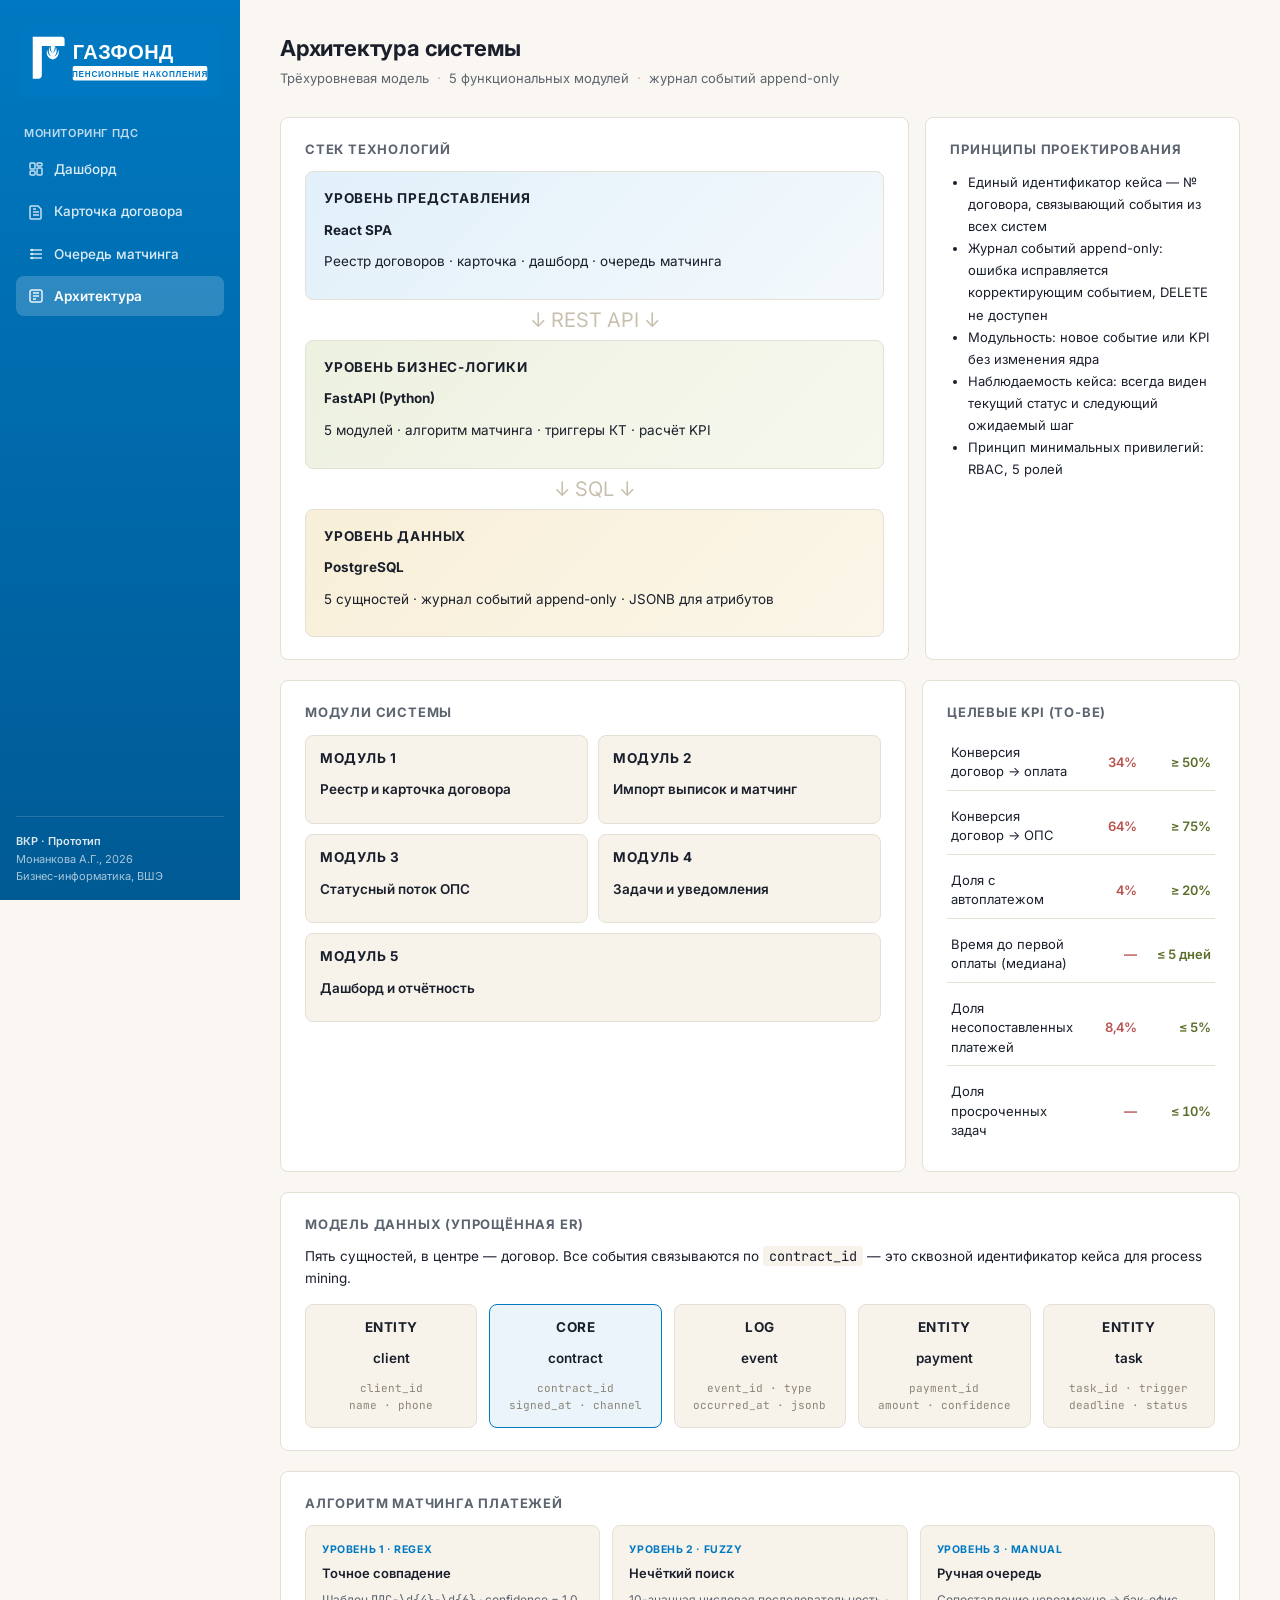
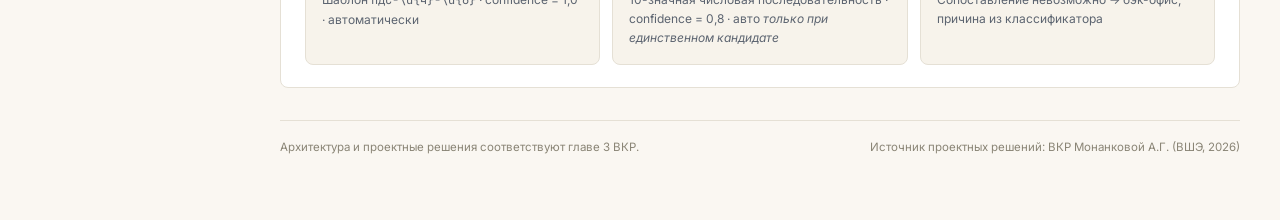
==== about.html @ d8299718 "Initial prototype: dashboard, contract card, matching queue, architecture page" ====
<!doctype html>
<html lang="ru">
<head>
  <meta charset="utf-8">
  <meta name="viewport" content="width=device-width, initial-scale=1">
  <title>Архитектура · ИС мониторинга ПДС</title>
  <link rel="icon" type="image/svg+xml" href="assets/favicon.svg">
  <link rel="preconnect" href="https://fonts.googleapis.com">
  <link rel="preconnect" href="https://fonts.gstatic.com" crossorigin>
  <link href="https://fonts.googleapis.com/css2?family=Inter:wght@400;500;600;700&family=JetBrains+Mono:wght@500;600&display=swap" rel="stylesheet">
  <link rel="stylesheet" href="css/style.css">
</head>
<body>
<div class="app">

  <aside class="sidebar">
    <div class="sidebar__logo">
      <img src="assets/logo.svg" alt="НПФ ГАЗФОНД пенсионные накопления">
    </div>
    <div class="sidebar__caption">Мониторинг ПДС</div>
    <nav class="nav">
      <a href="index.html" class="nav__item">
        <svg class="nav__icon" viewBox="0 0 16 16" fill="none" stroke="currentColor" stroke-width="1.5">
          <rect x="2" y="2" width="5" height="6" rx="1"/><rect x="9" y="2" width="5" height="3" rx="1"/>
          <rect x="9" y="7" width="5" height="7" rx="1"/><rect x="2" y="10" width="5" height="4" rx="1"/>
        </svg>
        Дашборд
      </a>
      <a href="contract.html" class="nav__item">
        <svg class="nav__icon" viewBox="0 0 16 16" fill="none" stroke="currentColor" stroke-width="1.5">
          <path d="M3 2h7l3 3v9a1 1 0 0 1-1 1H3a1 1 0 0 1-1-1V3a1 1 0 0 1 1-1z"/>
          <path d="M5 8h6M5 11h6M5 5h3"/>
        </svg>
        Карточка договора
      </a>
      <a href="queue.html" class="nav__item">
        <svg class="nav__icon" viewBox="0 0 16 16" fill="none" stroke="currentColor" stroke-width="1.5">
          <path d="M2 4h12M2 8h12M2 12h12"/>
          <circle cx="4" cy="4" r="0.5" fill="currentColor"/>
          <circle cx="4" cy="8" r="0.5" fill="currentColor"/>
          <circle cx="4" cy="12" r="0.5" fill="currentColor"/>
        </svg>
        Очередь матчинга
      </a>
      <a href="about.html" class="nav__item nav__item--active">
        <svg class="nav__icon" viewBox="0 0 16 16" fill="none" stroke="currentColor" stroke-width="1.5">
          <rect x="2" y="2" width="12" height="12" rx="2"/>
          <path d="M5 5h6M5 8h6M5 11h3"/>
        </svg>
        Архитектура
      </a>
    </nav>
    <div class="sidebar__footer">
      <div style="font-weight: 600; color: rgba(255,255,255,0.85); margin-bottom: 2px;">ВКР · Прототип</div>
      Монанкова А.Г., 2026<br>
      Бизнес-информатика, ВШЭ
    </div>
  </aside>

  <main class="main">

    <header class="page-header">
      <div>
        <h1 class="page-header__title">Архитектура системы</h1>
        <p class="page-header__subtitle">
          Трёхуровневая модель<span class="dot">·</span>5 функциональных модулей<span class="dot">·</span>журнал событий append-only
        </p>
      </div>
    </header>

    <div class="about-grid">

      <div class="about-card">
        <h3>Стек технологий</h3>
        <div class="archi-stack">
          <div class="archi-layer archi-layer--frontend">
            <p class="archi-layer__label">Уровень представления</p>
            <p class="archi-layer__tech">React SPA</p>
            <p class="archi-layer__desc">Реестр договоров · карточка · дашборд · очередь матчинга</p>
          </div>
          <div class="archi-arrow">↓ REST API ↓</div>
          <div class="archi-layer archi-layer--backend">
            <p class="archi-layer__label">Уровень бизнес-логики</p>
            <p class="archi-layer__tech">FastAPI (Python)</p>
            <p class="archi-layer__desc">5 модулей · алгоритм матчинга · триггеры КТ · расчёт KPI</p>
          </div>
          <div class="archi-arrow">↓ SQL ↓</div>
          <div class="archi-layer archi-layer--data">
            <p class="archi-layer__label">Уровень данных</p>
            <p class="archi-layer__tech">PostgreSQL</p>
            <p class="archi-layer__desc">5 сущностей · журнал событий append-only · JSONB для атрибутов</p>
          </div>
        </div>
      </div>

      <div class="about-card">
        <h3>Принципы проектирования</h3>
        <ul>
          <li>Единый идентификатор кейса — № договора, связывающий события из всех систем</li>
          <li>Журнал событий append-only: ошибка исправляется корректирующим событием, DELETE не доступен</li>
          <li>Модульность: новое событие или KPI без изменения ядра</li>
          <li>Наблюдаемость кейса: всегда виден текущий статус и следующий ожидаемый шаг</li>
          <li>Принцип минимальных привилегий: RBAC, 5 ролей</li>
        </ul>
      </div>

    </div>

    <div class="about-grid">

      <div class="about-card">
        <h3>Модули системы</h3>
        <div class="modules">
          <div class="module">
            <p class="module__num">МОДУЛЬ 1</p>
            <p class="module__name">Реестр и карточка договора</p>
          </div>
          <div class="module">
            <p class="module__num">МОДУЛЬ 2</p>
            <p class="module__name">Импорт выписок и матчинг</p>
          </div>
          <div class="module">
            <p class="module__num">МОДУЛЬ 3</p>
            <p class="module__name">Статусный поток ОПС</p>
          </div>
          <div class="module">
            <p class="module__num">МОДУЛЬ 4</p>
            <p class="module__name">Задачи и уведомления</p>
          </div>
          <div class="module" style="grid-column: span 2;">
            <p class="module__num">МОДУЛЬ 5</p>
            <p class="module__name">Дашборд и отчётность</p>
          </div>
        </div>
      </div>

      <div class="about-card">
        <h3>Целевые KPI (TO-BE)</h3>
        <div class="kpi-list">
          <div class="kpi-list__item">
            <span>Конверсия договор → оплата</span>
            <span class="kpi-list__current">34%</span>
            <span class="kpi-list__target">≥ 50%</span>
          </div>
          <div class="kpi-list__item">
            <span>Конверсия договор → ОПС</span>
            <span class="kpi-list__current">64%</span>
            <span class="kpi-list__target">≥ 75%</span>
          </div>
          <div class="kpi-list__item">
            <span>Доля с автоплатежом</span>
            <span class="kpi-list__current">4%</span>
            <span class="kpi-list__target">≥ 20%</span>
          </div>
          <div class="kpi-list__item">
            <span>Время до первой оплаты (медиана)</span>
            <span class="kpi-list__current">—</span>
            <span class="kpi-list__target">≤ 5 дней</span>
          </div>
          <div class="kpi-list__item">
            <span>Доля несопоставленных платежей</span>
            <span class="kpi-list__current">8,4%</span>
            <span class="kpi-list__target">≤ 5%</span>
          </div>
          <div class="kpi-list__item">
            <span>Доля просроченных задач</span>
            <span class="kpi-list__current">—</span>
            <span class="kpi-list__target">≤ 10%</span>
          </div>
        </div>
      </div>

    </div>

    <!-- ER scheme as a card -->
    <div class="about-card" style="margin-bottom: 20px;">
      <h3>Модель данных (упрощённая ER)</h3>
      <p>Пять сущностей, в центре — договор. Все события связываются по <code style="font-family: var(--font-mono); background: var(--bg-card-soft); padding: 1px 6px; border-radius: 3px;">contract_id</code> — это сквозной идентификатор кейса для process mining.</p>
      <div style="display: grid; grid-template-columns: repeat(5, 1fr); gap: 12px; margin-top: 14px;">
        <div class="module" style="text-align: center;">
          <p class="module__num">ENTITY</p>
          <p class="module__name">client</p>
          <p style="font-size: 11px; color: var(--text-tertiary); margin: 4px 0 0; font-family: var(--font-mono);">client_id<br>name · phone</p>
        </div>
        <div class="module" style="text-align: center; border-color: var(--brand-primary); background: var(--brand-primary-ghost);">
          <p class="module__num">CORE</p>
          <p class="module__name">contract</p>
          <p style="font-size: 11px; color: var(--text-tertiary); margin: 4px 0 0; font-family: var(--font-mono);">contract_id<br>signed_at · channel</p>
        </div>
        <div class="module" style="text-align: center;">
          <p class="module__num">LOG</p>
          <p class="module__name">event</p>
          <p style="font-size: 11px; color: var(--text-tertiary); margin: 4px 0 0; font-family: var(--font-mono);">event_id · type<br>occurred_at · jsonb</p>
        </div>
        <div class="module" style="text-align: center;">
          <p class="module__num">ENTITY</p>
          <p class="module__name">payment</p>
          <p style="font-size: 11px; color: var(--text-tertiary); margin: 4px 0 0; font-family: var(--font-mono);">payment_id<br>amount · confidence</p>
        </div>
        <div class="module" style="text-align: center;">
          <p class="module__num">ENTITY</p>
          <p class="module__name">task</p>
          <p style="font-size: 11px; color: var(--text-tertiary); margin: 4px 0 0; font-family: var(--font-mono);">task_id · trigger<br>deadline · status</p>
        </div>
      </div>
    </div>

    <div class="about-card" style="margin-bottom: 20px;">
      <h3>Алгоритм матчинга платежей</h3>
      <div style="display: grid; grid-template-columns: repeat(3, 1fr); gap: 12px; margin-top: 8px;">
        <div style="padding: 16px; border: 1px solid var(--border-default); border-radius: var(--radius-md); background: var(--bg-card-soft);">
          <p style="font-size: 10.5px; font-weight: 700; color: var(--brand-primary); letter-spacing: 0.6px; margin: 0 0 4px;">УРОВЕНЬ 1 · REGEX</p>
          <p style="font-size: 13px; font-weight: 600; margin: 0 0 6px;">Точное совпадение</p>
          <p style="font-size: 12px; color: var(--text-secondary); margin: 0;">Шаблон <code style="font-family: var(--font-mono);">ПДС-\d{4}-\d{6}</code> · confidence = 1,0 · автоматически</p>
        </div>
        <div style="padding: 16px; border: 1px solid var(--border-default); border-radius: var(--radius-md); background: var(--bg-card-soft);">
          <p style="font-size: 10.5px; font-weight: 700; color: var(--brand-primary); letter-spacing: 0.6px; margin: 0 0 4px;">УРОВЕНЬ 2 · FUZZY</p>
          <p style="font-size: 13px; font-weight: 600; margin: 0 0 6px;">Нечёткий поиск</p>
          <p style="font-size: 12px; color: var(--text-secondary); margin: 0;">10-значная числовая последовательность · confidence = 0,8 · авто <em>только при единственном кандидате</em></p>
        </div>
        <div style="padding: 16px; border: 1px solid var(--border-default); border-radius: var(--radius-md); background: var(--bg-card-soft);">
          <p style="font-size: 10.5px; font-weight: 700; color: var(--brand-primary); letter-spacing: 0.6px; margin: 0 0 4px;">УРОВЕНЬ 3 · MANUAL</p>
          <p style="font-size: 13px; font-weight: 600; margin: 0 0 6px;">Ручная очередь</p>
          <p style="font-size: 12px; color: var(--text-secondary); margin: 0;">Сопоставление невозможно → бэк-офис, причина из классификатора</p>
        </div>
      </div>
    </div>

    <footer class="footer-note">
      <div>
        Архитектура и проектные решения соответствуют главе 3 ВКР.
      </div>
      <div>
        Источник проектных решений: ВКР Монанковой А.Г. (ВШЭ, 2026)
      </div>
    </footer>

  </main>
</div>
</body>
</html>
---- css/style.css ----
/* ====================================================================
   ИС мониторинга онлайн-продаж ПДС — прототип
   НПФ ГАЗФОНД пенсионные накопления
   ВКР Монанковой А.Г., 2026
   ==================================================================== */

/* Design tokens */
:root {
  --brand-primary: #0079C2;
  --brand-primary-dark: #005A94;
  --brand-primary-light: #4FA8DC;
  --brand-primary-ghost: rgba(0, 121, 194, 0.08);

  --bg-app: #FAF7F2;
  --bg-card: #FFFFFF;
  --bg-card-soft: #F7F3EB;
  --bg-pill: #F0EBE0;

  --border-default: #E5E0D5;
  --border-strong: #C8C0AE;
  --border-focus: var(--brand-primary);

  --text-primary: #1A1F2C;
  --text-secondary: #5C6470;
  --text-tertiary: #8A8576;
  --text-on-brand: #FFFFFF;

  --funnel-blue: #3F5680;
  --funnel-green: #5A6E2A;
  --funnel-amber: #A57C2E;

  --status-success: #5A6E2A;
  --status-success-bg: #EDF1E0;
  --status-warning: #A57C2E;
  --status-warning-bg: #F8EFD8;
  --status-danger: #B85450;
  --status-danger-bg: #F7E4E2;
  --status-info: var(--brand-primary);
  --status-info-bg: #E1F0FA;
  --status-neutral: #6B7280;
  --status-neutral-bg: #ECEAE3;

  --shadow-sm: 0 1px 2px rgba(26, 31, 44, 0.04);
  --shadow-md: 0 4px 12px rgba(26, 31, 44, 0.06);
  --shadow-lg: 0 8px 24px rgba(26, 31, 44, 0.08);

  --radius-sm: 4px;
  --radius-md: 8px;
  --radius-lg: 12px;
  --radius-pill: 999px;

  --font-sans: 'Inter', -apple-system, BlinkMacSystemFont, 'Segoe UI', Roboto, sans-serif;
  --font-mono: 'JetBrains Mono', 'SF Mono', Consolas, monospace;

  --transition: 150ms cubic-bezier(0.4, 0, 0.2, 1);
}

* { box-sizing: border-box; }
*::before, *::after { box-sizing: border-box; }

html, body {
  margin: 0;
  padding: 0;
  font-family: var(--font-sans);
  background: var(--bg-app);
  color: var(--text-primary);
  font-size: 14px;
  line-height: 1.5;
  -webkit-font-smoothing: antialiased;
  -moz-osx-font-smoothing: grayscale;
}

a { color: var(--brand-primary); text-decoration: none; }
a:hover { color: var(--brand-primary-dark); text-decoration: underline; }

/* ================================================================
   App shell
   ================================================================ */

.app {
  min-height: 100vh;
  display: grid;
  grid-template-columns: 240px 1fr;
}

.sidebar {
  background: linear-gradient(180deg, var(--brand-primary) 0%, var(--brand-primary-dark) 100%);
  color: var(--text-on-brand);
  padding: 24px 16px;
  position: sticky;
  top: 0;
  height: 100vh;
  overflow-y: auto;
}

.sidebar__logo {
  margin-bottom: 28px;
  padding: 0 4px;
}

.sidebar__logo img {
  width: 100%;
  max-width: 200px;
  height: auto;
  display: block;
}

.sidebar__caption {
  font-size: 11px;
  color: rgba(255, 255, 255, 0.75);
  text-transform: uppercase;
  letter-spacing: 0.6px;
  font-weight: 600;
  margin: 16px 8px 8px;
}

.nav { display: flex; flex-direction: column; gap: 2px; }

.nav__item {
  display: flex;
  align-items: center;
  gap: 10px;
  padding: 10px 12px;
  color: rgba(255, 255, 255, 0.86);
  border-radius: var(--radius-md);
  font-size: 13.5px;
  font-weight: 500;
  transition: var(--transition);
}

.nav__item:hover {
  background: rgba(255, 255, 255, 0.1);
  color: var(--text-on-brand);
  text-decoration: none;
}

.nav__item--active {
  background: rgba(255, 255, 255, 0.18);
  color: var(--text-on-brand);
  font-weight: 600;
}

.nav__icon {
  width: 16px;
  height: 16px;
  flex-shrink: 0;
  opacity: 0.9;
}

.sidebar__footer {
  position: absolute;
  bottom: 16px;
  left: 16px;
  right: 16px;
  padding-top: 16px;
  border-top: 1px solid rgba(255, 255, 255, 0.15);
  font-size: 11px;
  color: rgba(255, 255, 255, 0.65);
}

.main {
  padding: 32px 40px 64px;
  max-width: 1400px;
  width: 100%;
}

/* ================================================================
   Page header
   ================================================================ */

.page-header {
  display: flex;
  align-items: flex-start;
  justify-content: space-between;
  margin-bottom: 28px;
  gap: 16px;
}

.page-header__title {
  font-size: 22px;
  font-weight: 700;
  margin: 0 0 4px;
  color: var(--text-primary);
  letter-spacing: -0.2px;
}

.page-header__subtitle {
  font-size: 13px;
  color: var(--text-secondary);
  margin: 0;
}

.page-header__subtitle .dot {
  display: inline-block;
  margin: 0 8px;
  opacity: 0.5;
}

.period-selector {
  display: inline-flex;
  align-items: center;
  gap: 8px;
  padding: 8px 14px;
  background: var(--bg-card);
  border: 1px solid var(--border-default);
  border-radius: var(--radius-pill);
  font-size: 13px;
  font-weight: 500;
  color: var(--text-primary);
  cursor: pointer;
  transition: var(--transition);
}

.period-selector:hover {
  border-color: var(--border-strong);
  box-shadow: var(--shadow-sm);
}

.period-selector__chevron {
  width: 12px;
  height: 12px;
  opacity: 0.6;
}

/* ================================================================
   KPI cards row
   ================================================================ */

.kpi-row {
  display: grid;
  grid-template-columns: repeat(4, 1fr);
  gap: 16px;
  margin-bottom: 24px;
}

.kpi-card {
  background: var(--bg-card);
  border: 1px solid var(--border-default);
  border-radius: var(--radius-md);
  padding: 18px 20px;
  transition: var(--transition);
}

.kpi-card:hover {
  box-shadow: var(--shadow-md);
  border-color: var(--border-strong);
}

.kpi-card__label {
  font-size: 12px;
  color: var(--text-secondary);
  font-weight: 500;
  margin: 0 0 8px;
}

.kpi-card__value {
  font-size: 30px;
  font-weight: 700;
  letter-spacing: -0.5px;
  margin: 0 0 6px;
  color: var(--text-primary);
  font-feature-settings: "tnum" 1;
}

.kpi-card__delta {
  font-size: 12px;
  color: var(--text-secondary);
}

.kpi-card__delta--up { color: var(--status-success); }
.kpi-card__delta--down { color: var(--status-danger); }
.kpi-card__delta--neutral { color: var(--text-tertiary); }

/* ================================================================
   Section blocks
   ================================================================ */

.section {
  background: var(--bg-card);
  border: 1px solid var(--border-default);
  border-radius: var(--radius-md);
  padding: 20px 22px;
  margin-bottom: 20px;
}

.section__title {
  font-size: 11.5px;
  font-weight: 700;
  letter-spacing: 1.1px;
  text-transform: uppercase;
  color: var(--text-secondary);
  margin: 0 0 16px;
}

.section--soft {
  background: var(--bg-card-soft);
}

/* ================================================================
   Funnel
   ================================================================ */

.funnel { display: flex; flex-direction: column; gap: 12px; }

.funnel__row {
  display: grid;
  grid-template-columns: 180px 1fr 130px;
  align-items: center;
  gap: 12px;
}

.funnel__label {
  font-size: 13px;
  color: var(--text-primary);
  font-weight: 500;
}

.funnel__bar {
  position: relative;
  height: 22px;
  background: var(--bg-pill);
  border-radius: 3px;
  overflow: hidden;
}

.funnel__fill {
  height: 100%;
  display: flex;
  align-items: center;
  padding: 0 10px;
  color: white;
  font-size: 11.5px;
  font-weight: 600;
  border-radius: 3px;
  transition: width 600ms cubic-bezier(0.4, 0, 0.2, 1);
}

.funnel__fill--blue { background: var(--funnel-blue); }
.funnel__fill--green { background: var(--funnel-green); }
.funnel__fill--amber { background: var(--funnel-amber); }

.funnel__target-marker {
  position: absolute;
  top: 0;
  bottom: 0;
  width: 2px;
  background: var(--border-strong);
}

.funnel__meta {
  display: flex;
  align-items: center;
  gap: 10px;
  font-size: 12px;
  justify-content: flex-end;
}

.funnel__value {
  font-weight: 600;
  color: var(--text-primary);
  font-feature-settings: "tnum" 1;
}

.funnel__target {
  color: var(--text-tertiary);
}

/* ================================================================
   Side panels (просроченные / несопоставленные)
   ================================================================ */

.dual-row {
  display: grid;
  grid-template-columns: 1fr 1fr;
  gap: 16px;
}

@media (max-width: 1100px) {
  .dual-row { grid-template-columns: 1fr; }
}

/* ================================================================
   Tables
   ================================================================ */

.data-table {
  width: 100%;
  border-collapse: collapse;
  font-size: 13px;
}

.data-table thead th {
  text-align: left;
  font-weight: 500;
  font-size: 11.5px;
  color: var(--text-tertiary);
  padding: 8px 4px;
  border-bottom: 1px solid var(--border-default);
  letter-spacing: 0.3px;
}

.data-table thead th.right { text-align: right; }

.data-table tbody td {
  padding: 12px 4px;
  border-bottom: 1px solid var(--border-default);
  vertical-align: middle;
}

.data-table tbody tr:last-child td { border-bottom: none; }

.data-table tbody tr {
  transition: var(--transition);
}

.data-table tbody tr:hover {
  background: var(--bg-card-soft);
}

.data-table td.right { text-align: right; }
.data-table td.tnum { font-feature-settings: "tnum" 1; }

.contract-link {
  color: var(--brand-primary);
  font-weight: 600;
  font-family: var(--font-mono);
  font-size: 12.5px;
}

.contract-link:hover { color: var(--brand-primary-dark); }

/* ================================================================
   Pills / Badges
   ================================================================ */

.pill {
  display: inline-flex;
  align-items: center;
  padding: 3px 10px;
  border-radius: var(--radius-pill);
  font-size: 11.5px;
  font-weight: 600;
  letter-spacing: 0.2px;
  white-space: nowrap;
  font-feature-settings: "tnum" 1;
}

.pill--days {
  background: var(--status-warning-bg);
  color: var(--status-warning);
}
.pill--days-low {
  background: var(--status-success-bg);
  color: var(--status-success);
}
.pill--share {
  background: var(--status-danger-bg);
  color: var(--status-danger);
  min-width: 44px;
  justify-content: center;
}
.pill--share-low {
  background: var(--status-warning-bg);
  color: var(--status-warning);
  min-width: 44px;
  justify-content: center;
}
.pill--status {
  background: var(--bg-pill);
  color: var(--text-primary);
  border: 1px solid var(--border-default);
  padding: 5px 14px;
  font-size: 12px;
}

/* ================================================================
   Contract card page
   ================================================================ */

.contract-header {
  background: var(--bg-card);
  border: 1px solid var(--border-default);
  border-radius: var(--radius-md);
  padding: 20px 24px;
  margin-bottom: 16px;
  display: flex;
  align-items: flex-start;
  justify-content: space-between;
  gap: 16px;
}

.contract-header__no {
  font-family: var(--font-mono);
  font-size: 13px;
  color: var(--text-secondary);
  margin: 0 0 4px;
  letter-spacing: 0.3px;
}

.contract-header__name {
  font-size: 22px;
  font-weight: 700;
  letter-spacing: -0.3px;
  margin: 0 0 6px;
}

.contract-header__meta {
  font-size: 12.5px;
  color: var(--text-secondary);
}

.contract-header__status {
  text-align: right;
  display: flex;
  flex-direction: column;
  align-items: flex-end;
  gap: 6px;
}

.contract-header__overdue {
  font-size: 12px;
  color: var(--status-danger);
  font-weight: 600;
}

.track-row {
  display: grid;
  grid-template-columns: repeat(3, 1fr);
  gap: 12px;
  margin-bottom: 16px;
}

.track {
  background: var(--bg-card);
  border: 1px solid var(--border-default);
  border-radius: var(--radius-md);
  padding: 14px 16px;
}

.track--danger { border-color: var(--status-danger); background: var(--status-danger-bg); }
.track--success { border-color: var(--status-success); }
.track--neutral { background: var(--bg-card-soft); }

.track__label {
  font-size: 11.5px;
  font-weight: 700;
  letter-spacing: 0.8px;
  text-transform: uppercase;
  color: var(--text-secondary);
  margin: 0 0 6px;
}

.track__status {
  font-size: 15px;
  font-weight: 700;
  margin: 0 0 4px;
}

.track--danger .track__status { color: var(--status-danger); }
.track--success .track__status { color: var(--status-success); }
.track--neutral .track__status { color: var(--text-secondary); }

.track__meta {
  font-size: 12px;
  color: var(--text-tertiary);
}

/* ================================================================
   Two-column contract body
   ================================================================ */

.contract-body {
  display: grid;
  grid-template-columns: 1fr 1fr;
  gap: 16px;
}

@media (max-width: 1100px) {
  .contract-body { grid-template-columns: 1fr; }
}

/* Timeline */

.timeline { display: flex; flex-direction: column; gap: 16px; }

.timeline__item {
  display: grid;
  grid-template-columns: 16px 1fr;
  gap: 14px;
  align-items: flex-start;
  position: relative;
}

.timeline__item::before {
  content: '';
  position: absolute;
  left: 7px;
  top: 18px;
  bottom: -16px;
  width: 2px;
  background: var(--border-default);
}

.timeline__item:last-child::before { display: none; }

.timeline__dot {
  width: 14px;
  height: 14px;
  border-radius: 50%;
  background: var(--status-success);
  margin-top: 4px;
  border: 2px solid var(--bg-card);
  box-shadow: 0 0 0 1px var(--status-success);
  z-index: 1;
}

.timeline__dot--danger {
  background: var(--status-danger);
  box-shadow: 0 0 0 1px var(--status-danger);
}

.timeline__dot--warning {
  background: var(--status-warning);
  box-shadow: 0 0 0 1px var(--status-warning);
}

.timeline__dot--pending {
  background: var(--bg-card);
  box-shadow: 0 0 0 1px var(--border-strong);
}

.timeline__time {
  font-size: 12px;
  color: var(--text-tertiary);
  margin: 0 0 2px;
  font-feature-settings: "tnum" 1;
}

.timeline__title {
  font-size: 13.5px;
  font-weight: 600;
  margin: 0 0 2px;
  color: var(--text-primary);
}

.timeline__source {
  font-size: 11.5px;
  color: var(--text-tertiary);
  font-family: var(--font-mono);
}

.timeline__item--pending .timeline__title { color: var(--text-tertiary); font-weight: 500; }

/* Active task box */

.task-box {
  background: var(--status-warning-bg);
  border: 1px solid #E3CFA0;
  border-radius: var(--radius-md);
  padding: 14px 16px;
  margin-bottom: 16px;
}

.task-box__title {
  font-size: 13.5px;
  font-weight: 600;
  margin: 0 0 4px;
}

.task-box__meta {
  font-size: 12px;
  color: var(--status-warning);
}

/* Data list */

.data-list {
  display: grid;
  grid-template-columns: 1fr 1fr;
  gap: 12px 24px;
  padding-top: 8px;
}

.data-list__row {
  display: contents;
}

.data-list__label {
  color: var(--text-secondary);
  font-size: 13px;
}

.data-list__value {
  color: var(--text-primary);
  font-size: 13px;
  text-align: right;
  font-weight: 500;
  font-feature-settings: "tnum" 1;
}

/* ================================================================
   Queue page
   ================================================================ */

.queue-toolbar {
  display: flex;
  align-items: center;
  gap: 10px;
  margin-bottom: 16px;
  flex-wrap: wrap;
}

.search {
  flex: 1;
  min-width: 240px;
  padding: 9px 14px;
  background: var(--bg-card);
  border: 1px solid var(--border-default);
  border-radius: var(--radius-md);
  font-size: 13px;
  font-family: var(--font-sans);
  color: var(--text-primary);
}
.search:focus {
  outline: none;
  border-color: var(--brand-primary);
  box-shadow: 0 0 0 3px var(--brand-primary-ghost);
}

.btn {
  display: inline-flex;
  align-items: center;
  gap: 6px;
  padding: 9px 16px;
  border-radius: var(--radius-md);
  font-size: 13px;
  font-weight: 600;
  cursor: pointer;
  border: 1px solid transparent;
  transition: var(--transition);
  font-family: var(--font-sans);
}

.btn--primary {
  background: var(--brand-primary);
  color: white;
}
.btn--primary:hover {
  background: var(--brand-primary-dark);
  text-decoration: none;
  color: white;
}

.btn--ghost {
  background: var(--bg-card);
  color: var(--text-primary);
  border-color: var(--border-default);
}
.btn--ghost:hover {
  border-color: var(--border-strong);
  text-decoration: none;
}

.btn--small {
  padding: 5px 12px;
  font-size: 12px;
}

.queue-row-meta {
  font-family: var(--font-mono);
  font-size: 12px;
  color: var(--text-secondary);
}

.candidate-chip {
  display: inline-flex;
  align-items: center;
  gap: 4px;
  padding: 2px 8px;
  border-radius: var(--radius-pill);
  background: var(--brand-primary-ghost);
  color: var(--brand-primary-dark);
  font-size: 11px;
  font-weight: 600;
  font-family: var(--font-mono);
  margin-right: 4px;
}

/* ================================================================
   About / Architecture page
   ================================================================ */

.about-grid {
  display: grid;
  grid-template-columns: 2fr 1fr;
  gap: 16px;
  margin-bottom: 20px;
}

@media (max-width: 1000px) {
  .about-grid { grid-template-columns: 1fr; }
}

.about-card {
  background: var(--bg-card);
  border: 1px solid var(--border-default);
  border-radius: var(--radius-md);
  padding: 22px 24px;
}

.about-card h3 {
  font-size: 13px;
  font-weight: 700;
  letter-spacing: 0.8px;
  text-transform: uppercase;
  color: var(--text-secondary);
  margin: 0 0 12px;
}

.about-card p {
  font-size: 13.5px;
  color: var(--text-primary);
  margin: 0 0 10px;
  line-height: 1.6;
}

.about-card ul {
  font-size: 13px;
  line-height: 1.7;
  color: var(--text-primary);
  padding-left: 18px;
  margin: 0;
}

/* Architecture diagram */

.archi-stack {
  display: flex;
  flex-direction: column;
  gap: 10px;
}

.archi-layer {
  border: 1px solid var(--border-default);
  border-radius: var(--radius-md);
  padding: 16px 18px;
  background: var(--bg-card);
}

.archi-layer--frontend { background: linear-gradient(135deg, #E1F0FA, #F4F9FC); }
.archi-layer--backend { background: linear-gradient(135deg, #EDF1E0, #F6F8EE); }
.archi-layer--data { background: linear-gradient(135deg, #F8EFD8, #FBF6E9); }

.archi-layer__label {
  font-size: 10.5px;
  font-weight: 700;
  text-transform: uppercase;
  letter-spacing: 0.8px;
  color: var(--text-secondary);
  margin: 0 0 4px;
}

.archi-layer__tech {
  font-size: 15px;
  font-weight: 700;
  margin: 0 0 4px;
  color: var(--text-primary);
}

.archi-layer__desc {
  font-size: 12.5px;
  color: var(--text-secondary);
  margin: 0;
}

.archi-arrow {
  text-align: center;
  color: var(--border-strong);
  font-size: 20px;
  line-height: 1;
}

/* Module grid */

.modules {
  display: grid;
  grid-template-columns: repeat(2, 1fr);
  gap: 10px;
  margin-top: 8px;
}

.module {
  padding: 12px 14px;
  border: 1px solid var(--border-default);
  border-radius: var(--radius-md);
  background: var(--bg-card-soft);
}

.module__num {
  font-size: 10px;
  font-weight: 700;
  color: var(--brand-primary);
  letter-spacing: 0.5px;
  margin: 0 0 4px;
}

.module__name {
  font-size: 13px;
  font-weight: 600;
  margin: 0;
}

/* KPI list on about page */

.kpi-list {
  display: flex;
  flex-direction: column;
  gap: 8px;
}

.kpi-list__item {
  display: grid;
  grid-template-columns: 1fr auto auto;
  gap: 14px;
  align-items: center;
  padding: 8px 4px;
  border-bottom: 1px solid var(--border-default);
  font-size: 13px;
}

.kpi-list__item:last-child { border-bottom: none; }

.kpi-list__current {
  font-weight: 600;
  font-feature-settings: "tnum" 1;
  color: var(--status-danger);
  min-width: 50px;
  text-align: right;
}

.kpi-list__target {
  font-weight: 600;
  font-feature-settings: "tnum" 1;
  color: var(--status-success);
  min-width: 60px;
  text-align: right;
}

/* ================================================================
   Footer note
   ================================================================ */

.footer-note {
  margin-top: 32px;
  padding-top: 18px;
  border-top: 1px solid var(--border-default);
  font-size: 11.5px;
  color: var(--text-tertiary);
  display: flex;
  justify-content: space-between;
  gap: 16px;
}

.footer-note a {
  color: var(--text-tertiary);
  text-decoration: underline;
}

/* ================================================================
   Responsive
   ================================================================ */

@media (max-width: 900px) {
  .app { grid-template-columns: 1fr; }
  .sidebar { position: relative; height: auto; }
  .main { padding: 24px 20px 40px; }
  .kpi-row { grid-template-columns: repeat(2, 1fr); }
  .funnel__row { grid-template-columns: 130px 1fr; }
  .funnel__meta { display: none; }
  .track-row { grid-template-columns: 1fr; }
  .contract-header { flex-direction: column; }
  .contract-header__status { text-align: left; align-items: flex-start; }
}

@media (max-width: 540px) {
  .kpi-row { grid-template-columns: 1fr; }
  .page-header { flex-direction: column; }
}
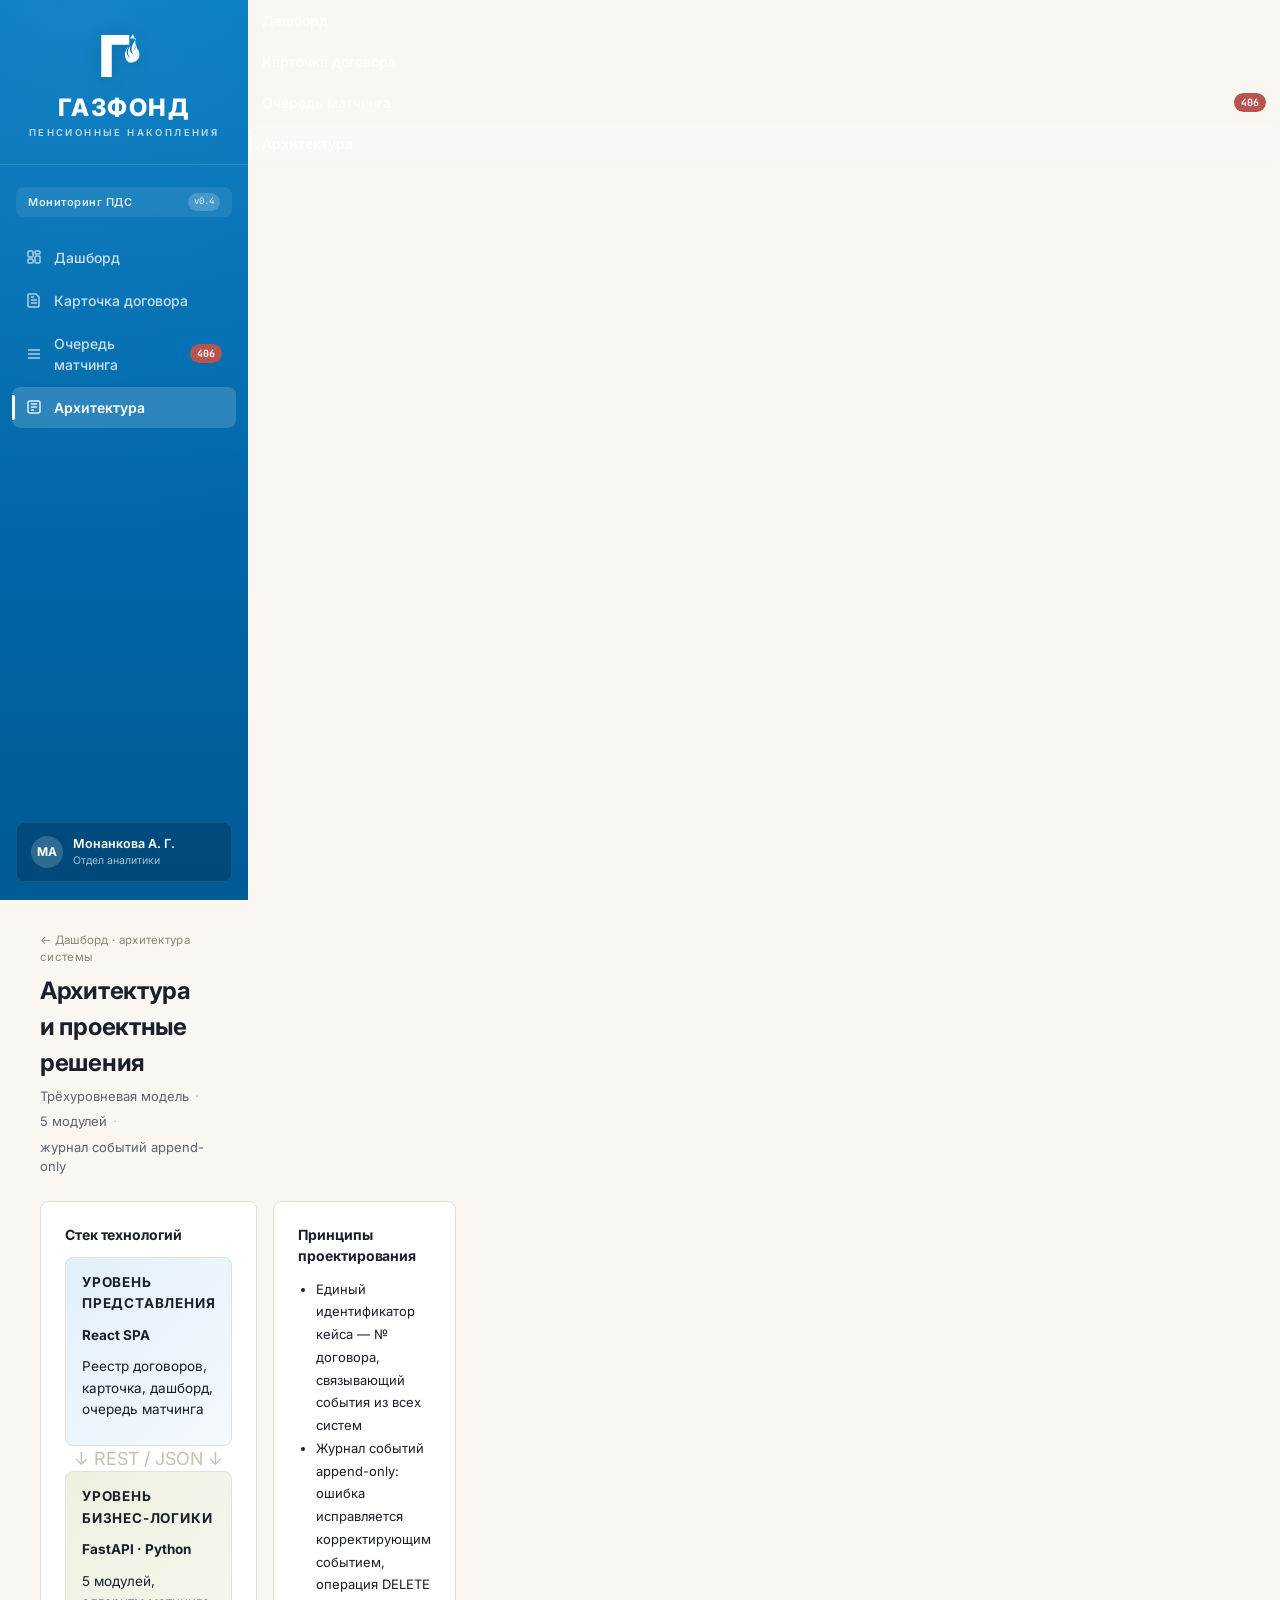
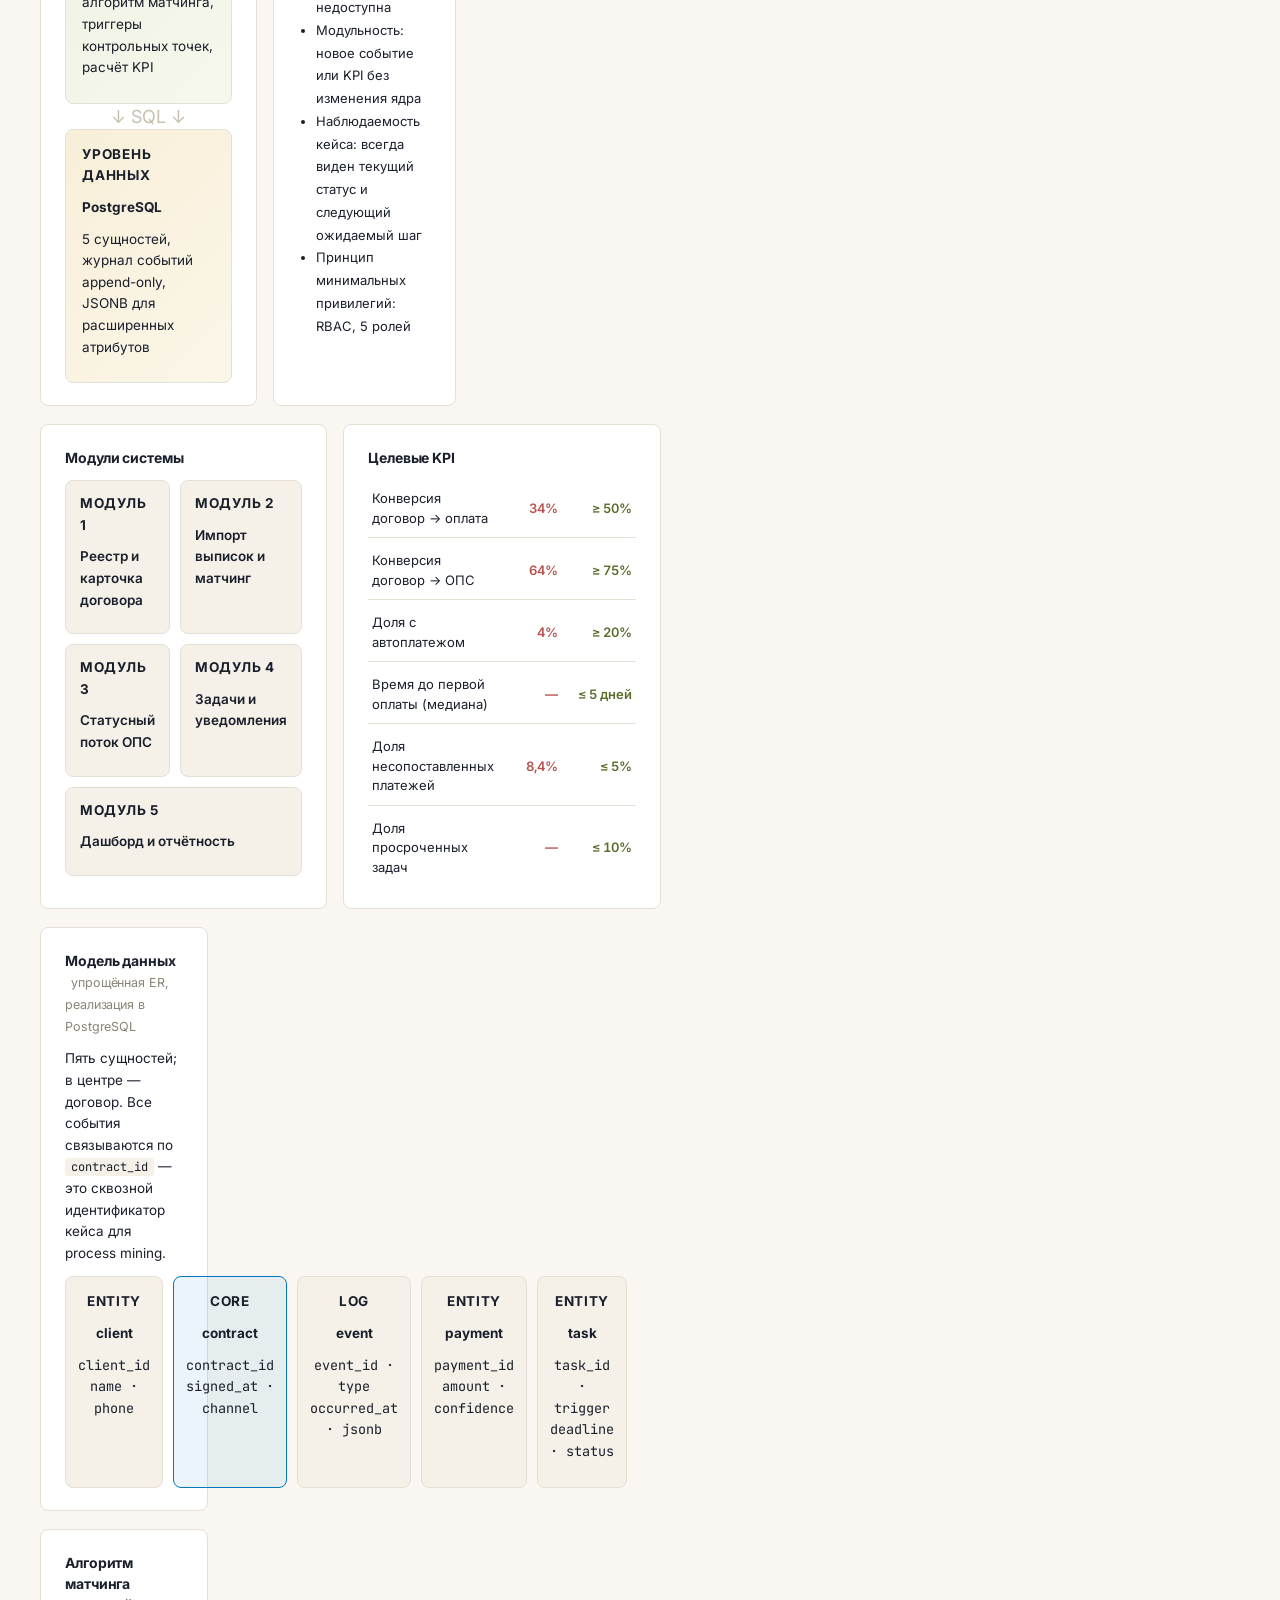
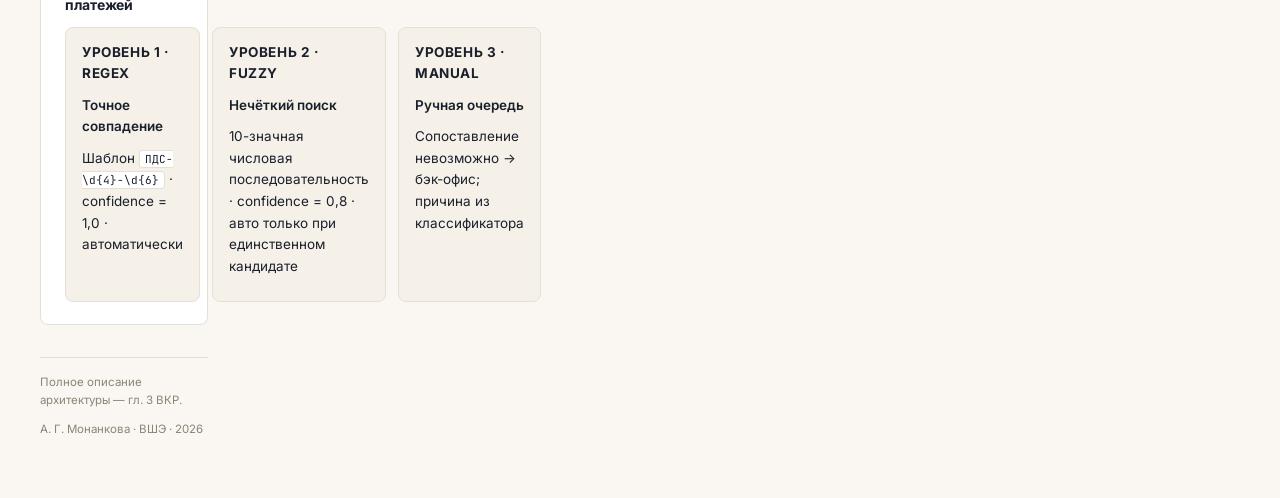
==== commit b07f38ae: "Redesign sidebar branding, fix mobile responsiveness, add product-feel details" ====
--- a/about.html
+++ b/about.html
@@ -7,17 +7,22 @@
   <link rel="icon" type="image/svg+xml" href="assets/favicon.svg">
   <link rel="preconnect" href="https://fonts.googleapis.com">
   <link rel="preconnect" href="https://fonts.gstatic.com" crossorigin>
-  <link href="https://fonts.googleapis.com/css2?family=Inter:wght@400;500;600;700&family=JetBrains+Mono:wght@500;600&display=swap" rel="stylesheet">
+  <link href="https://fonts.googleapis.com/css2?family=Inter:wght@400;500;600;700;800&family=JetBrains+Mono:wght@500;600&display=swap" rel="stylesheet">
   <link rel="stylesheet" href="css/style.css">
 </head>
 <body>
 <div class="app">
 
   <aside class="sidebar">
-    <div class="sidebar__logo">
-      <img src="assets/logo.svg" alt="НПФ ГАЗФОНД пенсионные накопления">
-    </div>
-    <div class="sidebar__caption">Мониторинг ПДС</div>
+    <div class="brand">
+      <img class="brand__mark" src="assets/logo.svg" alt="">
+      <div class="brand__name">ГАЗФОНД</div>
+      <div class="brand__sub">пенсионные накопления</div>
+    </div>
+    <div class="sidebar__module">
+      <span class="sidebar__module-name">Мониторинг ПДС</span>
+      <span class="sidebar__module-badge">v0.4</span>
+    </div>
     <nav class="nav">
       <a href="index.html" class="nav__item">
         <svg class="nav__icon" viewBox="0 0 16 16" fill="none" stroke="currentColor" stroke-width="1.5">
@@ -36,11 +41,9 @@
       <a href="queue.html" class="nav__item">
         <svg class="nav__icon" viewBox="0 0 16 16" fill="none" stroke="currentColor" stroke-width="1.5">
           <path d="M2 4h12M2 8h12M2 12h12"/>
-          <circle cx="4" cy="4" r="0.5" fill="currentColor"/>
-          <circle cx="4" cy="8" r="0.5" fill="currentColor"/>
-          <circle cx="4" cy="12" r="0.5" fill="currentColor"/>
         </svg>
         Очередь матчинга
+        <span class="nav__badge">406</span>
       </a>
       <a href="about.html" class="nav__item nav__item--active">
         <svg class="nav__icon" viewBox="0 0 16 16" fill="none" stroke="currentColor" stroke-width="1.5">
@@ -50,20 +53,42 @@
         Архитектура
       </a>
     </nav>
-    <div class="sidebar__footer">
-      <div style="font-weight: 600; color: rgba(255,255,255,0.85); margin-bottom: 2px;">ВКР · Прототип</div>
-      Монанкова А.Г., 2026<br>
-      Бизнес-информатика, ВШЭ
+    <div class="sidebar__user">
+      <div class="sidebar__avatar">МА</div>
+      <div class="sidebar__user-info">
+        <div class="sidebar__user-name">Монанкова А. Г.</div>
+        <div class="sidebar__user-role">Отдел аналитики</div>
+      </div>
     </div>
   </aside>
 
+  <header class="topbar">
+    <div class="topbar__brand">
+      <img class="topbar__mark" src="assets/logo.svg" alt="">
+      <div>
+        <div class="topbar__name">ГАЗФОНД</div>
+        <div class="topbar__sub">мониторинг ПДС</div>
+      </div>
+    </div>
+    <button class="topbar__menu" aria-label="меню" onclick="document.querySelector('.mobile-nav').classList.toggle('mobile-nav--open')">
+      <svg viewBox="0 0 24 24" fill="none" stroke="currentColor" stroke-width="2"><path d="M3 6h18M3 12h18M3 18h18"/></svg>
+    </button>
+  </header>
+  <nav class="mobile-nav">
+    <a href="index.html" class="nav__item">Дашборд</a>
+    <a href="contract.html" class="nav__item">Карточка договора</a>
+    <a href="queue.html" class="nav__item">Очередь матчинга <span class="nav__badge">406</span></a>
+    <a href="about.html" class="nav__item nav__item--active">Архитектура</a>
+  </nav>
+
   <main class="main">
 
     <header class="page-header">
-      <div>
-        <h1 class="page-header__title">Архитектура системы</h1>
+      <div class="page-header__left">
+        <div class="page-header__crumb"><a href="index.html">← Дашборд</a> · архитектура системы</div>
+        <h1 class="page-header__title">Архитектура и проектные решения</h1>
         <p class="page-header__subtitle">
-          Трёхуровневая модель<span class="dot">·</span>5 функциональных модулей<span class="dot">·</span>журнал событий append-only
+          Трёхуровневая модель<span class="dot">·</span>5 модулей<span class="dot">·</span>журнал событий append-only
         </p>
       </div>
     </header>
@@ -76,19 +101,19 @@
           <div class="archi-layer archi-layer--frontend">
             <p class="archi-layer__label">Уровень представления</p>
             <p class="archi-layer__tech">React SPA</p>
-            <p class="archi-layer__desc">Реестр договоров · карточка · дашборд · очередь матчинга</p>
-          </div>
-          <div class="archi-arrow">↓ REST API ↓</div>
+            <p class="archi-layer__desc">Реестр договоров, карточка, дашборд, очередь матчинга</p>
+          </div>
+          <div class="archi-arrow">↓ REST / JSON ↓</div>
           <div class="archi-layer archi-layer--backend">
             <p class="archi-layer__label">Уровень бизнес-логики</p>
-            <p class="archi-layer__tech">FastAPI (Python)</p>
-            <p class="archi-layer__desc">5 модулей · алгоритм матчинга · триггеры КТ · расчёт KPI</p>
+            <p class="archi-layer__tech">FastAPI · Python</p>
+            <p class="archi-layer__desc">5 модулей, алгоритм матчинга, триггеры контрольных точек, расчёт KPI</p>
           </div>
           <div class="archi-arrow">↓ SQL ↓</div>
           <div class="archi-layer archi-layer--data">
             <p class="archi-layer__label">Уровень данных</p>
             <p class="archi-layer__tech">PostgreSQL</p>
-            <p class="archi-layer__desc">5 сущностей · журнал событий append-only · JSONB для атрибутов</p>
+            <p class="archi-layer__desc">5 сущностей, журнал событий append-only, JSONB для расширенных атрибутов</p>
           </div>
         </div>
       </div>
@@ -97,7 +122,7 @@
         <h3>Принципы проектирования</h3>
         <ul>
           <li>Единый идентификатор кейса — № договора, связывающий события из всех систем</li>
-          <li>Журнал событий append-only: ошибка исправляется корректирующим событием, DELETE не доступен</li>
+          <li>Журнал событий append-only: ошибка исправляется корректирующим событием, операция DELETE недоступна</li>
           <li>Модульность: новое событие или KPI без изменения ядра</li>
           <li>Наблюдаемость кейса: всегда виден текущий статус и следующий ожидаемый шаг</li>
           <li>Принцип минимальных привилегий: RBAC, 5 ролей</li>
@@ -135,7 +160,7 @@
       </div>
 
       <div class="about-card">
-        <h3>Целевые KPI (TO-BE)</h3>
+        <h3>Целевые KPI</h3>
         <div class="kpi-list">
           <div class="kpi-list__item">
             <span>Конверсия договор → оплата</span>
@@ -172,70 +197,66 @@
 
     </div>
 
-    <!-- ER scheme as a card -->
-    <div class="about-card" style="margin-bottom: 20px;">
-      <h3>Модель данных (упрощённая ER)</h3>
-      <p>Пять сущностей, в центре — договор. Все события связываются по <code style="font-family: var(--font-mono); background: var(--bg-card-soft); padding: 1px 6px; border-radius: 3px;">contract_id</code> — это сквозной идентификатор кейса для process mining.</p>
-      <div style="display: grid; grid-template-columns: repeat(5, 1fr); gap: 12px; margin-top: 14px;">
-        <div class="module" style="text-align: center;">
-          <p class="module__num">ENTITY</p>
-          <p class="module__name">client</p>
-          <p style="font-size: 11px; color: var(--text-tertiary); margin: 4px 0 0; font-family: var(--font-mono);">client_id<br>name · phone</p>
-        </div>
-        <div class="module" style="text-align: center; border-color: var(--brand-primary); background: var(--brand-primary-ghost);">
-          <p class="module__num">CORE</p>
-          <p class="module__name">contract</p>
-          <p style="font-size: 11px; color: var(--text-tertiary); margin: 4px 0 0; font-family: var(--font-mono);">contract_id<br>signed_at · channel</p>
-        </div>
-        <div class="module" style="text-align: center;">
-          <p class="module__num">LOG</p>
-          <p class="module__name">event</p>
-          <p style="font-size: 11px; color: var(--text-tertiary); margin: 4px 0 0; font-family: var(--font-mono);">event_id · type<br>occurred_at · jsonb</p>
-        </div>
-        <div class="module" style="text-align: center;">
-          <p class="module__num">ENTITY</p>
-          <p class="module__name">payment</p>
-          <p style="font-size: 11px; color: var(--text-tertiary); margin: 4px 0 0; font-family: var(--font-mono);">payment_id<br>amount · confidence</p>
-        </div>
-        <div class="module" style="text-align: center;">
-          <p class="module__num">ENTITY</p>
-          <p class="module__name">task</p>
-          <p style="font-size: 11px; color: var(--text-tertiary); margin: 4px 0 0; font-family: var(--font-mono);">task_id · trigger<br>deadline · status</p>
-        </div>
-      </div>
-    </div>
-
-    <div class="about-card" style="margin-bottom: 20px;">
+    <div class="about-card" style="margin-bottom: 18px;">
+      <h3>Модель данных <span style="font-weight: 400; color: var(--text-tertiary); font-size: 12.5px; margin-left: 6px;">упрощённая ER, реализация в PostgreSQL</span></h3>
+      <p>Пять сущностей; в центре — договор. Все события связываются по <code style="font-family: var(--font-mono); background: var(--bg-card-soft); padding: 1px 6px; border-radius: 3px; font-size: 12px;">contract_id</code> — это сквозной идентификатор кейса для process mining.</p>
+      <div class="er-grid">
+        <div class="er-entity">
+          <p class="er-entity__type">ENTITY</p>
+          <p class="er-entity__name">client</p>
+          <p class="er-entity__fields">client_id<br>name · phone</p>
+        </div>
+        <div class="er-entity er-entity--core">
+          <p class="er-entity__type">CORE</p>
+          <p class="er-entity__name">contract</p>
+          <p class="er-entity__fields">contract_id<br>signed_at · channel</p>
+        </div>
+        <div class="er-entity">
+          <p class="er-entity__type">LOG</p>
+          <p class="er-entity__name">event</p>
+          <p class="er-entity__fields">event_id · type<br>occurred_at · jsonb</p>
+        </div>
+        <div class="er-entity">
+          <p class="er-entity__type">ENTITY</p>
+          <p class="er-entity__name">payment</p>
+          <p class="er-entity__fields">payment_id<br>amount · confidence</p>
+        </div>
+        <div class="er-entity">
+          <p class="er-entity__type">ENTITY</p>
+          <p class="er-entity__name">task</p>
+          <p class="er-entity__fields">task_id · trigger<br>deadline · status</p>
+        </div>
+      </div>
+    </div>
+
+    <div class="about-card" style="margin-bottom: 18px;">
       <h3>Алгоритм матчинга платежей</h3>
-      <div style="display: grid; grid-template-columns: repeat(3, 1fr); gap: 12px; margin-top: 8px;">
-        <div style="padding: 16px; border: 1px solid var(--border-default); border-radius: var(--radius-md); background: var(--bg-card-soft);">
-          <p style="font-size: 10.5px; font-weight: 700; color: var(--brand-primary); letter-spacing: 0.6px; margin: 0 0 4px;">УРОВЕНЬ 1 · REGEX</p>
-          <p style="font-size: 13px; font-weight: 600; margin: 0 0 6px;">Точное совпадение</p>
-          <p style="font-size: 12px; color: var(--text-secondary); margin: 0;">Шаблон <code style="font-family: var(--font-mono);">ПДС-\d{4}-\d{6}</code> · confidence = 1,0 · автоматически</p>
-        </div>
-        <div style="padding: 16px; border: 1px solid var(--border-default); border-radius: var(--radius-md); background: var(--bg-card-soft);">
-          <p style="font-size: 10.5px; font-weight: 700; color: var(--brand-primary); letter-spacing: 0.6px; margin: 0 0 4px;">УРОВЕНЬ 2 · FUZZY</p>
-          <p style="font-size: 13px; font-weight: 600; margin: 0 0 6px;">Нечёткий поиск</p>
-          <p style="font-size: 12px; color: var(--text-secondary); margin: 0;">10-значная числовая последовательность · confidence = 0,8 · авто <em>только при единственном кандидате</em></p>
-        </div>
-        <div style="padding: 16px; border: 1px solid var(--border-default); border-radius: var(--radius-md); background: var(--bg-card-soft);">
-          <p style="font-size: 10.5px; font-weight: 700; color: var(--brand-primary); letter-spacing: 0.6px; margin: 0 0 4px;">УРОВЕНЬ 3 · MANUAL</p>
-          <p style="font-size: 13px; font-weight: 600; margin: 0 0 6px;">Ручная очередь</p>
-          <p style="font-size: 12px; color: var(--text-secondary); margin: 0;">Сопоставление невозможно → бэк-офис, причина из классификатора</p>
+      <div class="match-levels">
+        <div class="match-level">
+          <p class="match-level__head">УРОВЕНЬ 1 · REGEX</p>
+          <p class="match-level__name">Точное совпадение</p>
+          <p class="match-level__desc">Шаблон <code>ПДС-\d{4}-\d{6}</code> · confidence = 1,0 · автоматически</p>
+        </div>
+        <div class="match-level">
+          <p class="match-level__head">УРОВЕНЬ 2 · FUZZY</p>
+          <p class="match-level__name">Нечёткий поиск</p>
+          <p class="match-level__desc">10-значная числовая последовательность · confidence = 0,8 · авто только при единственном кандидате</p>
+        </div>
+        <div class="match-level">
+          <p class="match-level__head">УРОВЕНЬ 3 · MANUAL</p>
+          <p class="match-level__name">Ручная очередь</p>
+          <p class="match-level__desc">Сопоставление невозможно → бэк-офис; причина из классификатора</p>
         </div>
       </div>
     </div>
 
     <footer class="footer-note">
-      <div>
-        Архитектура и проектные решения соответствуют главе 3 ВКР.
-      </div>
-      <div>
-        Источник проектных решений: ВКР Монанковой А.Г. (ВШЭ, 2026)
-      </div>
+      <div>Полное описание архитектуры — гл. 3 ВКР.</div>
+      <div>А. Г. Монанкова · ВШЭ · 2026</div>
     </footer>
 
   </main>
 </div>
+<script src="js/app.js"></script>
 </body>
 </html>
--- a/css/style.css
+++ b/css/style.css
@@ -1,29 +1,26 @@
 /* ====================================================================
-   ИС мониторинга онлайн-продаж ПДС — прототип
-   НПФ ГАЗФОНД пенсионные накопления
-   ВКР Монанковой А.Г., 2026
+   ИС мониторинга онлайн-продаж ПДС
+   НПФ ГАЗФОНД пенсионные накопления · v0.4 (апрель 2026)
    ==================================================================== */
 
-/* Design tokens */
 :root {
   --brand-primary: #0079C2;
   --brand-primary-dark: #005A94;
+  --brand-primary-deep: #003E66;
   --brand-primary-light: #4FA8DC;
   --brand-primary-ghost: rgba(0, 121, 194, 0.08);
 
   --bg-app: #FAF7F2;
   --bg-card: #FFFFFF;
-  --bg-card-soft: #F7F3EB;
-  --bg-pill: #F0EBE0;
+  --bg-card-soft: #F5F1E8;
+  --bg-pill: #EFE9DC;
 
   --border-default: #E5E0D5;
   --border-strong: #C8C0AE;
-  --border-focus: var(--brand-primary);
 
   --text-primary: #1A1F2C;
   --text-secondary: #5C6470;
   --text-tertiary: #8A8576;
-  --text-on-brand: #FFFFFF;
 
   --funnel-blue: #3F5680;
   --funnel-green: #5A6E2A;
@@ -37,12 +34,10 @@
   --status-danger-bg: #F7E4E2;
   --status-info: var(--brand-primary);
   --status-info-bg: #E1F0FA;
-  --status-neutral: #6B7280;
-  --status-neutral-bg: #ECEAE3;
 
   --shadow-sm: 0 1px 2px rgba(26, 31, 44, 0.04);
   --shadow-md: 0 4px 12px rgba(26, 31, 44, 0.06);
-  --shadow-lg: 0 8px 24px rgba(26, 31, 44, 0.08);
+  --shadow-brand: 0 6px 24px rgba(0, 62, 102, 0.18);
 
   --radius-sm: 4px;
   --radius-md: 8px;
@@ -53,10 +48,11 @@
   --font-mono: 'JetBrains Mono', 'SF Mono', Consolas, monospace;
 
   --transition: 150ms cubic-bezier(0.4, 0, 0.2, 1);
-}
-
-* { box-sizing: border-box; }
-*::before, *::after { box-sizing: border-box; }
+
+  --sidebar-w: 248px;
+}
+
+*, *::before, *::after { box-sizing: border-box; }
 
 html, body {
   margin: 0;
@@ -73,6 +69,8 @@
 a { color: var(--brand-primary); text-decoration: none; }
 a:hover { color: var(--brand-primary-dark); text-decoration: underline; }
 
+button { font-family: inherit; cursor: pointer; }
+
 /* ================================================================
    App shell
    ================================================================ */
@@ -80,88 +78,196 @@
 .app {
   min-height: 100vh;
   display: grid;
-  grid-template-columns: 240px 1fr;
-}
+  grid-template-columns: var(--sidebar-w) 1fr;
+}
+
+/* ----- Sidebar ----- */
 
 .sidebar {
-  background: linear-gradient(180deg, var(--brand-primary) 0%, var(--brand-primary-dark) 100%);
-  color: var(--text-on-brand);
-  padding: 24px 16px;
+  background:
+    radial-gradient(circle at 30% 0%, rgba(255,255,255,0.08), transparent 60%),
+    linear-gradient(180deg, var(--brand-primary) 0%, var(--brand-primary-dark) 100%);
+  color: #fff;
   position: sticky;
   top: 0;
   height: 100vh;
   overflow-y: auto;
-}
-
-.sidebar__logo {
-  margin-bottom: 28px;
-  padding: 0 4px;
-}
-
-.sidebar__logo img {
-  width: 100%;
-  max-width: 200px;
-  height: auto;
+  display: flex;
+  flex-direction: column;
+}
+
+.brand {
+  padding: 28px 20px 24px;
+  text-align: center;
+  border-bottom: 1px solid rgba(255,255,255,0.12);
+}
+
+.brand__mark {
+  width: 56px;
+  height: 56px;
   display: block;
-}
-
-.sidebar__caption {
+  margin: 0 auto 12px;
+  filter: drop-shadow(0 2px 8px rgba(0,0,0,0.15));
+}
+
+.brand__name {
+  font-size: 24px;
+  font-weight: 800;
+  color: #fff;
+  letter-spacing: 1.5px;
+  line-height: 1;
+}
+
+.brand__sub {
+  margin-top: 6px;
+  font-size: 9.5px;
+  color: rgba(255,255,255,0.72);
+  text-transform: uppercase;
+  letter-spacing: 2.4px;
+  font-weight: 600;
+}
+
+.sidebar__module {
+  margin: 22px 16px 8px;
+  padding: 6px 12px;
+  background: rgba(255,255,255,0.08);
+  border-radius: var(--radius-md);
   font-size: 11px;
-  color: rgba(255, 255, 255, 0.75);
-  text-transform: uppercase;
-  letter-spacing: 0.6px;
-  font-weight: 600;
-  margin: 16px 8px 8px;
-}
-
-.nav { display: flex; flex-direction: column; gap: 2px; }
+  letter-spacing: 0.5px;
+  color: rgba(255,255,255,0.85);
+  display: flex;
+  align-items: center;
+  justify-content: space-between;
+}
+
+.sidebar__module-name { font-weight: 600; }
+
+.sidebar__module-badge {
+  font-size: 9px;
+  padding: 2px 6px;
+  background: rgba(255,255,255,0.18);
+  border-radius: var(--radius-pill);
+  font-family: var(--font-mono);
+  letter-spacing: 0;
+}
+
+.nav {
+  padding: 12px;
+  display: flex;
+  flex-direction: column;
+  gap: 2px;
+  flex: 1;
+}
 
 .nav__item {
   display: flex;
   align-items: center;
-  gap: 10px;
-  padding: 10px 12px;
-  color: rgba(255, 255, 255, 0.86);
-  border-radius: var(--radius-md);
-  font-size: 13.5px;
+  gap: 12px;
+  padding: 10px 14px;
+  color: rgba(255, 255, 255, 0.78);
+  border-radius: var(--radius-md);
+  font-size: 14px;
   font-weight: 500;
   transition: var(--transition);
+  position: relative;
 }
 
 .nav__item:hover {
-  background: rgba(255, 255, 255, 0.1);
-  color: var(--text-on-brand);
+  background: rgba(255, 255, 255, 0.08);
+  color: #fff;
   text-decoration: none;
 }
 
 .nav__item--active {
-  background: rgba(255, 255, 255, 0.18);
-  color: var(--text-on-brand);
-  font-weight: 600;
+  background: rgba(255, 255, 255, 0.16);
+  color: #fff;
+  font-weight: 600;
+}
+
+.nav__item--active::before {
+  content: '';
+  position: absolute;
+  left: 0;
+  top: 8px;
+  bottom: 8px;
+  width: 3px;
+  background: #fff;
+  border-radius: 0 2px 2px 0;
 }
 
 .nav__icon {
   width: 16px;
   height: 16px;
   flex-shrink: 0;
-  opacity: 0.9;
-}
-
-.sidebar__footer {
-  position: absolute;
-  bottom: 16px;
-  left: 16px;
-  right: 16px;
-  padding-top: 16px;
-  border-top: 1px solid rgba(255, 255, 255, 0.15);
-  font-size: 11px;
-  color: rgba(255, 255, 255, 0.65);
-}
+  opacity: 0.85;
+}
+
+.nav__badge {
+  margin-left: auto;
+  font-size: 10px;
+  font-weight: 700;
+  padding: 2px 7px;
+  background: var(--status-danger);
+  color: #fff;
+  border-radius: var(--radius-pill);
+  font-family: var(--font-mono);
+}
+
+.sidebar__user {
+  margin: 8px 16px 18px;
+  padding: 12px 14px;
+  background: rgba(0,0,0,0.18);
+  border-radius: var(--radius-md);
+  display: flex;
+  align-items: center;
+  gap: 10px;
+  border: 1px solid rgba(255,255,255,0.08);
+}
+
+.sidebar__avatar {
+  width: 32px;
+  height: 32px;
+  border-radius: 50%;
+  background: rgba(255,255,255,0.18);
+  display: grid;
+  place-items: center;
+  font-weight: 700;
+  font-size: 12px;
+  color: #fff;
+  flex-shrink: 0;
+}
+
+.sidebar__user-info {
+  flex: 1;
+  min-width: 0;
+  overflow: hidden;
+}
+
+.sidebar__user-name {
+  font-size: 12.5px;
+  color: #fff;
+  font-weight: 600;
+  white-space: nowrap;
+  overflow: hidden;
+  text-overflow: ellipsis;
+}
+
+.sidebar__user-role {
+  font-size: 10.5px;
+  color: rgba(255,255,255,0.65);
+}
+
+/* ----- Mobile top bar (hidden on desktop) ----- */
+
+.topbar { display: none; }
+
+/* ----- Main ----- */
 
 .main {
-  padding: 32px 40px 64px;
-  max-width: 1400px;
+  padding: 32px 40px 60px;
+  max-width: 1320px;
   width: 100%;
+  min-width: 0;
 }
 
 /* ================================================================
@@ -172,28 +278,80 @@
   display: flex;
   align-items: flex-start;
   justify-content: space-between;
-  margin-bottom: 28px;
+  margin-bottom: 24px;
   gap: 16px;
-}
+  flex-wrap: wrap;
+}
+
+.page-header__left {
+  display: flex;
+  flex-direction: column;
+  gap: 6px;
+  min-width: 0;
+}
+
+.page-header__crumb {
+  font-size: 11.5px;
+  color: var(--text-tertiary);
+  letter-spacing: 0.3px;
+}
+
+.page-header__crumb a { color: var(--text-tertiary); }
+.page-header__crumb a:hover { color: var(--brand-primary); }
 
 .page-header__title {
-  font-size: 22px;
-  font-weight: 700;
-  margin: 0 0 4px;
-  color: var(--text-primary);
-  letter-spacing: -0.2px;
+  font-size: 24px;
+  font-weight: 700;
+  margin: 0;
+  color: var(--text-primary);
+  letter-spacing: -0.3px;
+  display: flex;
+  align-items: center;
+  gap: 10px;
+  flex-wrap: wrap;
+}
+
+.demo-tag {
+  font-size: 10px;
+  padding: 3px 8px;
+  background: var(--status-warning-bg);
+  color: var(--status-warning);
+  border-radius: var(--radius-pill);
+  font-weight: 600;
+  letter-spacing: 0.4px;
+  text-transform: uppercase;
+  vertical-align: middle;
+  border: 1px solid rgba(165, 124, 46, 0.2);
 }
 
 .page-header__subtitle {
   font-size: 13px;
   color: var(--text-secondary);
   margin: 0;
-}
-
-.page-header__subtitle .dot {
+  display: flex;
+  align-items: center;
+  flex-wrap: wrap;
+  gap: 6px;
+}
+
+.page-header__subtitle .dot { opacity: 0.4; }
+
+.sync-dot {
   display: inline-block;
-  margin: 0 8px;
-  opacity: 0.5;
+  width: 6px;
+  height: 6px;
+  background: var(--status-success);
+  border-radius: 50%;
+  margin-right: 4px;
+  vertical-align: middle;
+  box-shadow: 0 0 0 2px rgba(90, 110, 42, 0.18);
+}
+
+.page-header__actions {
+  display: flex;
+  gap: 8px;
+  align-items: center;
+  flex-shrink: 0;
 }
 
 .period-selector {
@@ -203,7 +361,7 @@
   padding: 8px 14px;
   background: var(--bg-card);
   border: 1px solid var(--border-default);
-  border-radius: var(--radius-pill);
+  border-radius: var(--radius-md);
   font-size: 13px;
   font-weight: 500;
   color: var(--text-primary);
@@ -219,26 +377,70 @@
 .period-selector__chevron {
   width: 12px;
   height: 12px;
-  opacity: 0.6;
+  opacity: 0.5;
+}
+
+/* ----- Filter chips ----- */
+
+.chips {
+  display: flex;
+  gap: 6px;
+  margin-bottom: 20px;
+  flex-wrap: wrap;
+}
+
+.chip {
+  display: inline-flex;
+  align-items: center;
+  gap: 6px;
+  padding: 5px 11px;
+  background: var(--bg-card);
+  border: 1px solid var(--border-default);
+  border-radius: var(--radius-pill);
+  font-size: 12px;
+  color: var(--text-secondary);
+  cursor: pointer;
+  transition: var(--transition);
+  font-weight: 500;
+}
+
+.chip:hover {
+  border-color: var(--brand-primary);
+  color: var(--brand-primary);
+}
+
+.chip--active {
+  background: var(--text-primary);
+  color: #fff;
+  border-color: var(--text-primary);
+}
+
+.chip--active:hover { color: #fff; border-color: var(--text-primary); }
+
+.chip__count {
+  font-family: var(--font-mono);
+  font-size: 11px;
+  opacity: 0.75;
 }
 
 /* ================================================================
-   KPI cards row
+   KPI cards
    ================================================================ */
 
 .kpi-row {
   display: grid;
   grid-template-columns: repeat(4, 1fr);
-  gap: 16px;
-  margin-bottom: 24px;
+  gap: 14px;
+  margin-bottom: 22px;
 }
 
 .kpi-card {
   background: var(--bg-card);
   border: 1px solid var(--border-default);
   border-radius: var(--radius-md);
-  padding: 18px 20px;
+  padding: 16px 18px;
   transition: var(--transition);
+  position: relative;
 }
 
 .kpi-card:hover {
@@ -250,11 +452,27 @@
   font-size: 12px;
   color: var(--text-secondary);
   font-weight: 500;
-  margin: 0 0 8px;
+  margin: 0 0 6px;
+  display: flex;
+  align-items: center;
+  justify-content: space-between;
+}
+
+.kpi-card__hint {
+  width: 12px;
+  height: 12px;
+  border-radius: 50%;
+  background: var(--bg-pill);
+  color: var(--text-tertiary);
+  font-size: 9px;
+  display: grid;
+  place-items: center;
+  font-weight: 700;
+  cursor: help;
 }
 
 .kpi-card__value {
-  font-size: 30px;
+  font-size: 28px;
   font-weight: 700;
   letter-spacing: -0.5px;
   margin: 0 0 6px;
@@ -263,8 +481,11 @@
 }
 
 .kpi-card__delta {
-  font-size: 12px;
+  font-size: 11.5px;
   color: var(--text-secondary);
+  display: flex;
+  align-items: center;
+  gap: 4px;
 }
 
 .kpi-card__delta--up { color: var(--status-success); }
@@ -272,41 +493,58 @@
 .kpi-card__delta--neutral { color: var(--text-tertiary); }
 
 /* ================================================================
-   Section blocks
+   Sections
    ================================================================ */
 
 .section {
   background: var(--bg-card);
   border: 1px solid var(--border-default);
   border-radius: var(--radius-md);
-  padding: 20px 22px;
-  margin-bottom: 20px;
+  padding: 18px 22px 20px;
+  margin-bottom: 18px;
+}
+
+.section__head {
+  display: flex;
+  align-items: center;
+  justify-content: space-between;
+  margin-bottom: 14px;
+  flex-wrap: wrap;
+  gap: 8px;
 }
 
 .section__title {
-  font-size: 11.5px;
-  font-weight: 700;
-  letter-spacing: 1.1px;
-  text-transform: uppercase;
-  color: var(--text-secondary);
-  margin: 0 0 16px;
-}
-
-.section--soft {
-  background: var(--bg-card-soft);
+  font-size: 14px;
+  font-weight: 600;
+  color: var(--text-primary);
+  margin: 0;
+  letter-spacing: -0.1px;
+}
+
+.section__subtitle {
+  font-size: 12px;
+  color: var(--text-tertiary);
+  font-weight: 400;
+  margin-left: 8px;
+}
+
+.section__action {
+  font-size: 12px;
+  color: var(--brand-primary);
+  font-weight: 500;
 }
 
 /* ================================================================
    Funnel
    ================================================================ */
 
-.funnel { display: flex; flex-direction: column; gap: 12px; }
+.funnel { display: flex; flex-direction: column; gap: 14px; }
 
 .funnel__row {
   display: grid;
-  grid-template-columns: 180px 1fr 130px;
-  align-items: center;
-  gap: 12px;
+  grid-template-columns: 170px 1fr 120px;
+  align-items: center;
+  gap: 14px;
 }
 
 .funnel__label {
@@ -328,7 +566,7 @@
   display: flex;
   align-items: center;
   padding: 0 10px;
-  color: white;
+  color: #fff;
   font-size: 11.5px;
   font-weight: 600;
   border-radius: 3px;
@@ -341,8 +579,8 @@
 
 .funnel__target-marker {
   position: absolute;
-  top: 0;
-  bottom: 0;
+  top: -2px;
+  bottom: -2px;
   width: 2px;
   background: var(--border-strong);
 }
@@ -366,27 +604,30 @@
 }
 
 /* ================================================================
-   Side panels (просроченные / несопоставленные)
+   Dual panels
    ================================================================ */
 
 .dual-row {
   display: grid;
   grid-template-columns: 1fr 1fr;
   gap: 16px;
-}
-
-@media (max-width: 1100px) {
-  .dual-row { grid-template-columns: 1fr; }
 }
 
 /* ================================================================
    Tables
    ================================================================ */
+
+.table-wrap {
+  overflow-x: auto;
+  margin: 0 -22px;
+  padding: 0 22px;
+}
 
 .data-table {
   width: 100%;
   border-collapse: collapse;
   font-size: 13px;
+  min-width: 100%;
 }
 
 .data-table thead th {
@@ -394,28 +635,25 @@
   font-weight: 500;
   font-size: 11.5px;
   color: var(--text-tertiary);
-  padding: 8px 4px;
+  padding: 8px 6px;
   border-bottom: 1px solid var(--border-default);
-  letter-spacing: 0.3px;
+  letter-spacing: 0.2px;
+  text-transform: uppercase;
+  white-space: nowrap;
 }
 
 .data-table thead th.right { text-align: right; }
 
 .data-table tbody td {
-  padding: 12px 4px;
+  padding: 12px 6px;
   border-bottom: 1px solid var(--border-default);
   vertical-align: middle;
 }
 
 .data-table tbody tr:last-child td { border-bottom: none; }
 
-.data-table tbody tr {
-  transition: var(--transition);
-}
-
-.data-table tbody tr:hover {
-  background: var(--bg-card-soft);
-}
+.data-table tbody tr { transition: background var(--transition); }
+.data-table tbody tr:hover { background: var(--bg-card-soft); }
 
 .data-table td.right { text-align: right; }
 .data-table td.tnum { font-feature-settings: "tnum" 1; }
@@ -430,7 +668,7 @@
 .contract-link:hover { color: var(--brand-primary-dark); }
 
 /* ================================================================
-   Pills / Badges
+   Pills
    ================================================================ */
 
 .pill {
@@ -440,31 +678,14 @@
   border-radius: var(--radius-pill);
   font-size: 11.5px;
   font-weight: 600;
-  letter-spacing: 0.2px;
   white-space: nowrap;
   font-feature-settings: "tnum" 1;
 }
 
-.pill--days {
-  background: var(--status-warning-bg);
-  color: var(--status-warning);
-}
-.pill--days-low {
-  background: var(--status-success-bg);
-  color: var(--status-success);
-}
-.pill--share {
-  background: var(--status-danger-bg);
-  color: var(--status-danger);
-  min-width: 44px;
-  justify-content: center;
-}
-.pill--share-low {
-  background: var(--status-warning-bg);
-  color: var(--status-warning);
-  min-width: 44px;
-  justify-content: center;
-}
+.pill--days { background: var(--status-warning-bg); color: var(--status-warning); }
+.pill--days-low { background: var(--status-success-bg); color: var(--status-success); }
+.pill--share { background: var(--status-danger-bg); color: var(--status-danger); min-width: 44px; justify-content: center; }
+.pill--share-low { background: var(--status-warning-bg); color: var(--status-warning); min-width: 44px; justify-content: center; }
 .pill--status {
   background: var(--bg-pill);
   color: var(--text-primary);
@@ -474,7 +695,7 @@
 }
 
 /* ================================================================
-   Contract card page
+   Contract card
    ================================================================ */
 
 .contract-header {
@@ -482,16 +703,17 @@
   border: 1px solid var(--border-default);
   border-radius: var(--radius-md);
   padding: 20px 24px;
-  margin-bottom: 16px;
+  margin-bottom: 14px;
   display: flex;
   align-items: flex-start;
   justify-content: space-between;
   gap: 16px;
+  flex-wrap: wrap;
 }
 
 .contract-header__no {
   font-family: var(--font-mono);
-  font-size: 13px;
+  font-size: 12.5px;
   color: var(--text-secondary);
   margin: 0 0 4px;
   letter-spacing: 0.3px;
@@ -527,7 +749,7 @@
   display: grid;
   grid-template-columns: repeat(3, 1fr);
   gap: 12px;
-  margin-bottom: 16px;
+  margin-bottom: 14px;
 }
 
 .track {
@@ -542,7 +764,7 @@
 .track--neutral { background: var(--bg-card-soft); }
 
 .track__label {
-  font-size: 11.5px;
+  font-size: 10.5px;
   font-weight: 700;
   letter-spacing: 0.8px;
   text-transform: uppercase;
@@ -565,18 +787,10 @@
   color: var(--text-tertiary);
 }
 
-/* ================================================================
-   Two-column contract body
-   ================================================================ */
-
 .contract-body {
   display: grid;
   grid-template-columns: 1fr 1fr;
-  gap: 16px;
-}
-
-@media (max-width: 1100px) {
-  .contract-body { grid-template-columns: 1fr; }
+  gap: 14px;
 }
 
 /* Timeline */
@@ -614,23 +828,12 @@
   z-index: 1;
 }
 
-.timeline__dot--danger {
-  background: var(--status-danger);
-  box-shadow: 0 0 0 1px var(--status-danger);
-}
-
-.timeline__dot--warning {
-  background: var(--status-warning);
-  box-shadow: 0 0 0 1px var(--status-warning);
-}
-
-.timeline__dot--pending {
-  background: var(--bg-card);
-  box-shadow: 0 0 0 1px var(--border-strong);
-}
+.timeline__dot--danger { background: var(--status-danger); box-shadow: 0 0 0 1px var(--status-danger); }
+.timeline__dot--warning { background: var(--status-warning); box-shadow: 0 0 0 1px var(--status-warning); }
+.timeline__dot--pending { background: var(--bg-card); box-shadow: 0 0 0 1px var(--border-strong); }
 
 .timeline__time {
-  font-size: 12px;
+  font-size: 11.5px;
   color: var(--text-tertiary);
   margin: 0 0 2px;
   font-feature-settings: "tnum" 1;
@@ -644,14 +847,14 @@
 }
 
 .timeline__source {
-  font-size: 11.5px;
+  font-size: 11px;
   color: var(--text-tertiary);
   font-family: var(--font-mono);
 }
 
 .timeline__item--pending .timeline__title { color: var(--text-tertiary); font-weight: 500; }
 
-/* Active task box */
+/* Active task */
 
 .task-box {
   background: var(--status-warning-bg);
@@ -661,16 +864,8 @@
   margin-bottom: 16px;
 }
 
-.task-box__title {
-  font-size: 13.5px;
-  font-weight: 600;
-  margin: 0 0 4px;
-}
-
-.task-box__meta {
-  font-size: 12px;
-  color: var(--status-warning);
-}
+.task-box__title { font-size: 13.5px; font-weight: 600; margin: 0 0 4px; }
+.task-box__meta { font-size: 12px; color: var(--status-warning); }
 
 /* Data list */
 
@@ -681,15 +876,8 @@
   padding-top: 8px;
 }
 
-.data-list__row {
-  display: contents;
-}
-
-.data-list__label {
-  color: var(--text-secondary);
-  font-size: 13px;
-}
-
+.data-list__row { display: contents; }
+.data-list__label { color: var(--text-secondary); font-size: 13px; }
 .data-list__value {
   color: var(--text-primary);
   font-size: 13px;
@@ -699,7 +887,7 @@
 }
 
 /* ================================================================
-   Queue page
+   Queue
    ================================================================ */
 
 .queue-toolbar {
@@ -712,7 +900,7 @@
 
 .search {
   flex: 1;
-  min-width: 240px;
+  min-width: 200px;
   padding: 9px 14px;
   background: var(--bg-card);
   border: 1px solid var(--border-default);
@@ -721,6 +909,7 @@
   font-family: var(--font-sans);
   color: var(--text-primary);
 }
+
 .search:focus {
   outline: none;
   border-color: var(--brand-primary);
@@ -731,45 +920,29 @@
   display: inline-flex;
   align-items: center;
   gap: 6px;
-  padding: 9px 16px;
+  padding: 9px 14px;
   border-radius: var(--radius-md);
   font-size: 13px;
   font-weight: 600;
   cursor: pointer;
   border: 1px solid transparent;
   transition: var(--transition);
-  font-family: var(--font-sans);
-}
-
-.btn--primary {
-  background: var(--brand-primary);
-  color: white;
-}
-.btn--primary:hover {
-  background: var(--brand-primary-dark);
-  text-decoration: none;
-  color: white;
-}
-
-.btn--ghost {
-  background: var(--bg-card);
-  color: var(--text-primary);
-  border-color: var(--border-default);
-}
-.btn--ghost:hover {
-  border-color: var(--border-strong);
-  text-decoration: none;
-}
-
-.btn--small {
-  padding: 5px 12px;
-  font-size: 12px;
-}
+  white-space: nowrap;
+}
+
+.btn--primary { background: var(--brand-primary); color: #fff; }
+.btn--primary:hover { background: var(--brand-primary-dark); text-decoration: none; color: #fff; }
+
+.btn--ghost { background: var(--bg-card); color: var(--text-primary); border-color: var(--border-default); }
+.btn--ghost:hover { border-color: var(--border-strong); text-decoration: none; }
+
+.btn--small { padding: 5px 12px; font-size: 12px; }
 
 .queue-row-meta {
   font-family: var(--font-mono);
-  font-size: 12px;
+  font-size: 11.5px;
   color: var(--text-secondary);
+  line-height: 1.4;
 }
 
 .candidate-chip {
@@ -784,21 +957,18 @@
   font-weight: 600;
   font-family: var(--font-mono);
   margin-right: 4px;
+  margin-bottom: 3px;
 }
 
 /* ================================================================
-   About / Architecture page
+   About / Architecture
    ================================================================ */
 
 .about-grid {
   display: grid;
-  grid-template-columns: 2fr 1fr;
+  grid-template-columns: 1.6fr 1fr;
   gap: 16px;
-  margin-bottom: 20px;
-}
-
-@media (max-width: 1000px) {
-  .about-grid { grid-template-columns: 1fr; }
+  margin-bottom: 18px;
 }
 
 .about-card {
@@ -809,12 +979,11 @@
 }
 
 .about-card h3 {
-  font-size: 13px;
-  font-weight: 700;
-  letter-spacing: 0.8px;
-  text-transform: uppercase;
-  color: var(--text-secondary);
+  font-size: 14px;
+  font-weight: 700;
+  color: var(--text-primary);
   margin: 0 0 12px;
+  letter-spacing: -0.1px;
 }
 
 .about-card p {
@@ -826,24 +995,18 @@
 
 .about-card ul {
   font-size: 13px;
-  line-height: 1.7;
+  line-height: 1.75;
   color: var(--text-primary);
   padding-left: 18px;
   margin: 0;
 }
 
-/* Architecture diagram */
-
-.archi-stack {
-  display: flex;
-  flex-direction: column;
-  gap: 10px;
-}
+.archi-stack { display: flex; flex-direction: column; gap: 8px; }
 
 .archi-layer {
   border: 1px solid var(--border-default);
   border-radius: var(--radius-md);
-  padding: 16px 18px;
+  padding: 14px 16px;
   background: var(--bg-card);
 }
 
@@ -876,11 +1039,9 @@
 .archi-arrow {
   text-align: center;
   color: var(--border-strong);
-  font-size: 20px;
-  line-height: 1;
-}
-
-/* Module grid */
+  font-size: 18px;
+  line-height: 0.5;
+}
 
 .modules {
   display: grid;
@@ -904,26 +1065,16 @@
   margin: 0 0 4px;
 }
 
-.module__name {
-  font-size: 13px;
-  font-weight: 600;
-  margin: 0;
-}
-
-/* KPI list on about page */
-
-.kpi-list {
-  display: flex;
-  flex-direction: column;
-  gap: 8px;
-}
+.module__name { font-size: 13px; font-weight: 600; margin: 0; }
+
+.kpi-list { display: flex; flex-direction: column; gap: 4px; }
 
 .kpi-list__item {
   display: grid;
   grid-template-columns: 1fr auto auto;
   gap: 14px;
   align-items: center;
-  padding: 8px 4px;
+  padding: 9px 4px;
   border-bottom: 1px solid var(--border-default);
   font-size: 13px;
 }
@@ -946,43 +1097,253 @@
   text-align: right;
 }
 
+/* ER table */
+
+.er-grid {
+  display: grid;
+  grid-template-columns: repeat(5, 1fr);
+  gap: 10px;
+  margin-top: 12px;
+}
+
+.er-entity {
+  padding: 14px 12px;
+  border: 1px solid var(--border-default);
+  border-radius: var(--radius-md);
+  background: var(--bg-card-soft);
+  text-align: center;
+}
+
+.er-entity--core { border-color: var(--brand-primary); background: var(--brand-primary-ghost); }
+
+.er-entity__type {
+  font-size: 9.5px;
+  font-weight: 700;
+  color: var(--brand-primary);
+  letter-spacing: 0.6px;
+  margin: 0 0 2px;
+}
+
+.er-entity__name {
+  font-size: 14px;
+  font-weight: 700;
+  margin: 0;
+}
+
+.er-entity__fields {
+  font-size: 10.5px;
+  color: var(--text-tertiary);
+  margin: 4px 0 0;
+  font-family: var(--font-mono);
+  line-height: 1.5;
+}
+
+.match-levels {
+  display: grid;
+  grid-template-columns: repeat(3, 1fr);
+  gap: 12px;
+  margin-top: 8px;
+}
+
+.match-level {
+  padding: 14px 16px;
+  border: 1px solid var(--border-default);
+  border-radius: var(--radius-md);
+  background: var(--bg-card-soft);
+}
+
+.match-level__head {
+  font-size: 10px;
+  font-weight: 700;
+  color: var(--brand-primary);
+  letter-spacing: 0.6px;
+  margin: 0 0 4px;
+}
+
+.match-level__name {
+  font-size: 13.5px;
+  font-weight: 600;
+  margin: 0 0 6px;
+}
+
+.match-level__desc {
+  font-size: 11.5px;
+  color: var(--text-secondary);
+  margin: 0;
+  line-height: 1.5;
+}
+
+.match-level code {
+  font-family: var(--font-mono);
+  font-size: 11px;
+  background: var(--bg-card);
+  padding: 1px 5px;
+  border-radius: 3px;
+  border: 1px solid var(--border-default);
+}
+
 /* ================================================================
-   Footer note
+   Footer
    ================================================================ */
 
 .footer-note {
   margin-top: 32px;
-  padding-top: 18px;
+  padding-top: 16px;
   border-top: 1px solid var(--border-default);
   font-size: 11.5px;
   color: var(--text-tertiary);
   display: flex;
   justify-content: space-between;
-  gap: 16px;
-}
-
-.footer-note a {
-  color: var(--text-tertiary);
-  text-decoration: underline;
-}
+  flex-wrap: wrap;
+  gap: 12px;
+}
+
+.footer-note a { color: var(--text-tertiary); text-decoration: underline; }
 
 /* ================================================================
-   Responsive
+   Responsive — mobile-first refinement
    ================================================================ */
 
-@media (max-width: 900px) {
+@media (max-width: 1100px) {
+  .dual-row, .about-grid, .contract-body { grid-template-columns: 1fr; }
+  .er-grid { grid-template-columns: repeat(3, 1fr); }
+  .er-grid .er-entity:nth-child(4) { grid-column: 1 / 3; }
+  .er-grid .er-entity:nth-child(5) { grid-column: 3 / 4; }
+}
+
+@media (max-width: 960px) {
+  :root { --sidebar-w: 220px; }
+  .main { padding: 24px 22px 56px; }
+  .kpi-row { grid-template-columns: repeat(2, 1fr); }
+}
+
+/* Mobile breakpoint: sidebar → topbar */
+@media (max-width: 760px) {
   .app { grid-template-columns: 1fr; }
-  .sidebar { position: relative; height: auto; }
-  .main { padding: 24px 20px 40px; }
-  .kpi-row { grid-template-columns: repeat(2, 1fr); }
-  .funnel__row { grid-template-columns: 130px 1fr; }
+
+  .sidebar {
+    display: none;
+  }
+
+  .topbar {
+    display: flex;
+    align-items: center;
+    justify-content: space-between;
+    background: linear-gradient(180deg, var(--brand-primary) 0%, var(--brand-primary-dark) 100%);
+    color: #fff;
+    padding: 12px 16px;
+    position: sticky;
+    top: 0;
+    z-index: 50;
+    box-shadow: var(--shadow-brand);
+  }
+
+  .topbar__brand {
+    display: flex;
+    align-items: center;
+    gap: 10px;
+    min-width: 0;
+  }
+
+  .topbar__mark {
+    width: 28px;
+    height: 28px;
+    flex-shrink: 0;
+  }
+
+  .topbar__name {
+    font-size: 16px;
+    font-weight: 800;
+    letter-spacing: 1px;
+    line-height: 1;
+  }
+
+  .topbar__sub {
+    font-size: 8.5px;
+    letter-spacing: 1.5px;
+    text-transform: uppercase;
+    color: rgba(255,255,255,0.7);
+    margin-top: 2px;
+    line-height: 1;
+  }
+
+  .topbar__menu {
+    background: rgba(255,255,255,0.15);
+    border: none;
+    color: #fff;
+    width: 36px;
+    height: 36px;
+    border-radius: var(--radius-md);
+    display: grid;
+    place-items: center;
+    cursor: pointer;
+  }
+
+  .topbar__menu svg { width: 18px; height: 18px; }
+
+  /* Mobile nav drawer */
+  .mobile-nav {
+    background: linear-gradient(180deg, var(--brand-primary-dark), var(--brand-primary-deep));
+    padding: 8px 12px 16px;
+    display: none;
+  }
+
+  .mobile-nav--open { display: block; }
+
+  .mobile-nav .nav__item {
+    color: rgba(255,255,255,0.85);
+    padding: 12px 14px;
+  }
+
+  .mobile-nav .nav__item--active {
+    background: rgba(255,255,255,0.15);
+    color: #fff;
+  }
+
+  /* Main on mobile */
+  .main { padding: 20px 16px 44px; }
+
+  .page-header { gap: 12px; margin-bottom: 18px; }
+  .page-header__title { font-size: 20px; }
+  .page-header__subtitle { font-size: 12px; }
+
+  .kpi-row { grid-template-columns: repeat(2, 1fr); gap: 10px; margin-bottom: 18px; }
+  .kpi-card { padding: 14px 14px; }
+  .kpi-card__value { font-size: 24px; }
+
+  .section { padding: 16px 16px 18px; }
+
+  .funnel__row { grid-template-columns: 110px 1fr; gap: 10px; }
   .funnel__meta { display: none; }
+  .funnel__label { font-size: 12px; }
+
   .track-row { grid-template-columns: 1fr; }
-  .contract-header { flex-direction: column; }
+
+  .contract-header { padding: 16px 18px; }
   .contract-header__status { text-align: left; align-items: flex-start; }
-}
-
-@media (max-width: 540px) {
+  .contract-header__name { font-size: 18px; }
+
+  .data-list { grid-template-columns: 1fr; gap: 8px; }
+  .data-list__value { text-align: left; }
+
+  .er-grid { grid-template-columns: repeat(2, 1fr); }
+  .er-grid .er-entity:nth-child(4),
+  .er-grid .er-entity:nth-child(5) { grid-column: auto; }
+
+  .match-levels { grid-template-columns: 1fr; }
+
+  .modules { grid-template-columns: 1fr; }
+
+  .table-wrap { margin: 0 -16px; padding: 0 16px; }
+
+  .chips { margin-bottom: 14px; }
+
+  .footer-note { font-size: 11px; }
+}
+
+@media (max-width: 420px) {
   .kpi-row { grid-template-columns: 1fr; }
-  .page-header { flex-direction: column; }
-}
+  .page-header__actions { width: 100%; }
+  .period-selector { width: 100%; justify-content: center; }
+  .funnel__row { grid-template-columns: 90px 1fr; }
+}
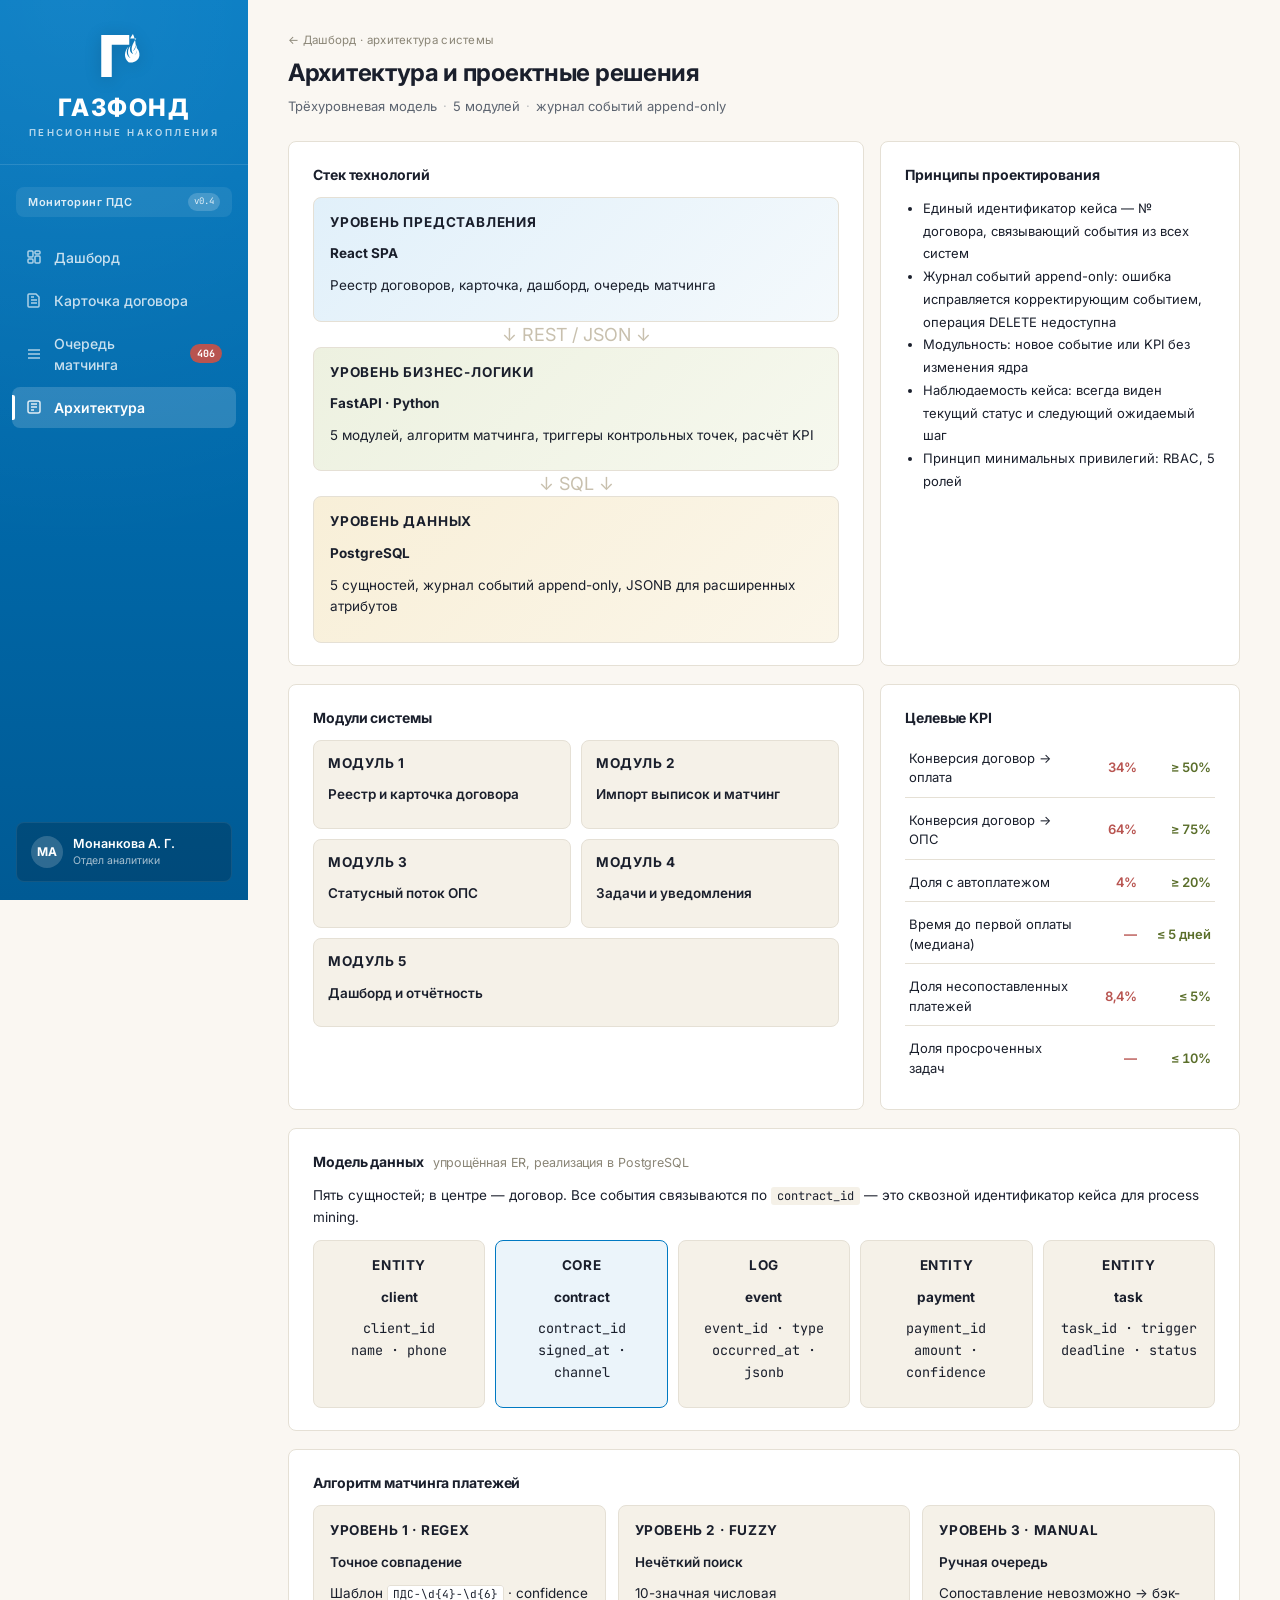
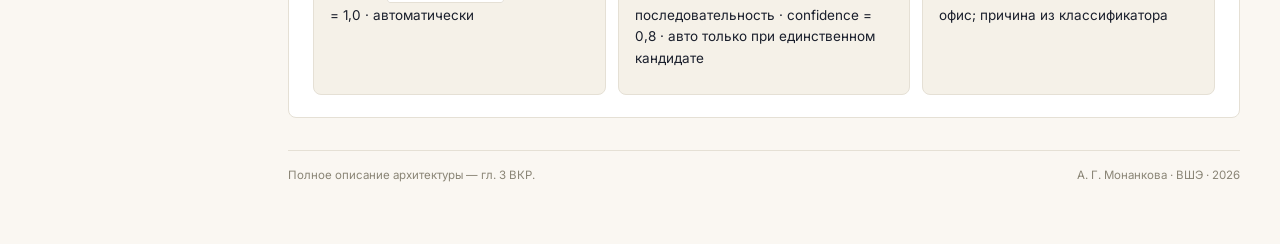
==== commit 2902b62e: "Force layout: explicit grid-area pinning + cache buster" ====
--- a/about.html
+++ b/about.html
@@ -8,7 +8,7 @@
   <link rel="preconnect" href="https://fonts.googleapis.com">
   <link rel="preconnect" href="https://fonts.gstatic.com" crossorigin>
   <link href="https://fonts.googleapis.com/css2?family=Inter:wght@400;500;600;700;800&family=JetBrains+Mono:wght@500;600&display=swap" rel="stylesheet">
-  <link rel="stylesheet" href="css/style.css">
+  <link rel="stylesheet" href="css/style.css?v=5">
 </head>
 <body>
 <div class="app">
--- a/css/style.css
+++ b/css/style.css
@@ -79,7 +79,14 @@
   min-height: 100vh;
   display: grid;
   grid-template-columns: var(--sidebar-w) 1fr;
-}
+  grid-template-rows: auto;
+  grid-template-areas: "sidebar main";
+}
+
+.sidebar { grid-area: sidebar; }
+.main    { grid-area: main; }
+.topbar  { grid-column: 1 / -1; }
+.mobile-nav { grid-column: 1 / -1; }
 
 /* ----- Sidebar ----- */
 
@@ -257,9 +264,10 @@
   color: rgba(255,255,255,0.65);
 }
 
-/* ----- Mobile top bar (hidden on desktop) ----- */
+/* ----- Mobile-only elements (hidden on desktop) ----- */
 
 .topbar { display: none; }
+.mobile-nav { display: none; }
 
 /* ----- Main ----- */
 
@@ -1219,11 +1227,18 @@
 
 /* Mobile breakpoint: sidebar → topbar */
 @media (max-width: 760px) {
-  .app { grid-template-columns: 1fr; }
-
-  .sidebar {
-    display: none;
+  .app {
+    grid-template-columns: 1fr;
+    grid-template-areas:
+      "topbar"
+      "mobilenav"
+      "main";
   }
+
+  .topbar { grid-area: topbar; }
+  .mobile-nav { grid-area: mobilenav; }
+
+  .sidebar { display: none; }
 
   .topbar {
     display: flex;
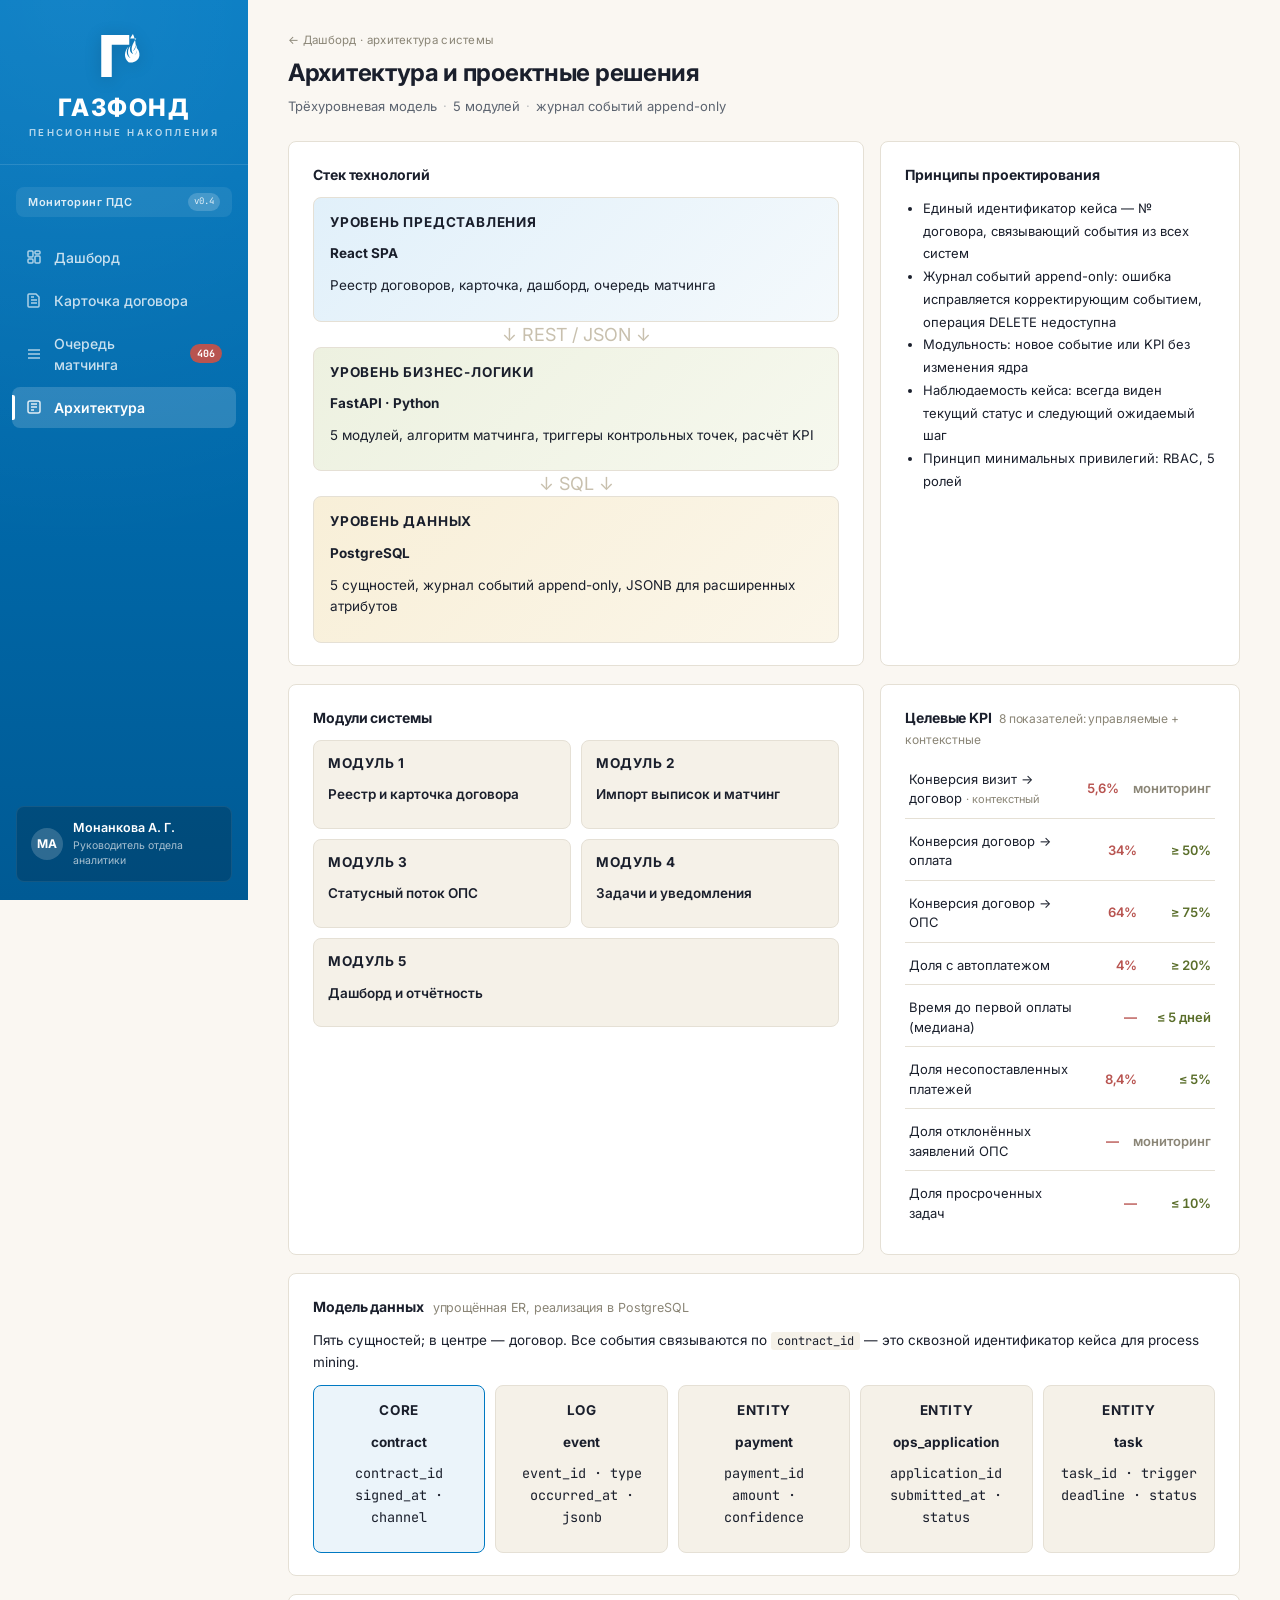
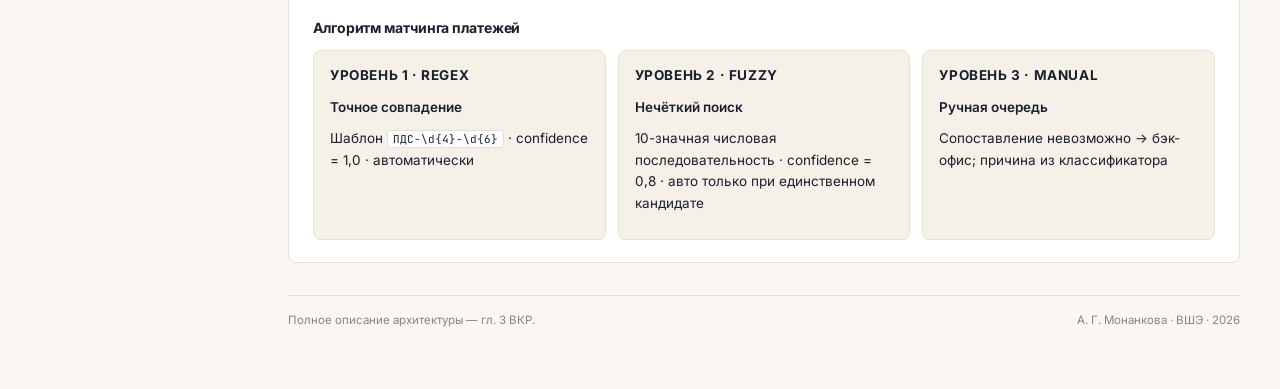
==== commit af24fc85: "Align demo data with thesis: ER entities, 8 KPIs, canonical event types, role" ====
--- a/about.html
+++ b/about.html
@@ -8,7 +8,7 @@
   <link rel="preconnect" href="https://fonts.googleapis.com">
   <link rel="preconnect" href="https://fonts.gstatic.com" crossorigin>
   <link href="https://fonts.googleapis.com/css2?family=Inter:wght@400;500;600;700;800&family=JetBrains+Mono:wght@500;600&display=swap" rel="stylesheet">
-  <link rel="stylesheet" href="css/style.css?v=5">
+  <link rel="stylesheet" href="css/style.css?v=6">
 </head>
 <body>
 <div class="app">
@@ -57,7 +57,7 @@
       <div class="sidebar__avatar">МА</div>
       <div class="sidebar__user-info">
         <div class="sidebar__user-name">Монанкова А. Г.</div>
-        <div class="sidebar__user-role">Отдел аналитики</div>
+        <div class="sidebar__user-role">Руководитель отдела аналитики</div>
       </div>
     </div>
   </aside>
@@ -160,8 +160,13 @@
       </div>
 
       <div class="about-card">
-        <h3>Целевые KPI</h3>
+        <h3>Целевые KPI <span style="font-weight: 400; color: var(--text-tertiary); font-size: 12px; margin-left: 4px;">8 показателей: управляемые + контекстные</span></h3>
         <div class="kpi-list">
+          <div class="kpi-list__item">
+            <span>Конверсия визит → договор <em style="color: var(--text-tertiary); font-size: 11px; font-style: normal;">· контекстный</em></span>
+            <span class="kpi-list__current">5,6%</span>
+            <span class="kpi-list__target" style="color: var(--text-tertiary);">мониторинг</span>
+          </div>
           <div class="kpi-list__item">
             <span>Конверсия договор → оплата</span>
             <span class="kpi-list__current">34%</span>
@@ -186,6 +191,11 @@
             <span>Доля несопоставленных платежей</span>
             <span class="kpi-list__current">8,4%</span>
             <span class="kpi-list__target">≤ 5%</span>
+          </div>
+          <div class="kpi-list__item">
+            <span>Доля отклонённых заявлений ОПС</span>
+            <span class="kpi-list__current">—</span>
+            <span class="kpi-list__target" style="color: var(--text-tertiary);">мониторинг</span>
           </div>
           <div class="kpi-list__item">
             <span>Доля просроченных задач</span>
@@ -201,11 +211,6 @@
       <h3>Модель данных <span style="font-weight: 400; color: var(--text-tertiary); font-size: 12.5px; margin-left: 6px;">упрощённая ER, реализация в PostgreSQL</span></h3>
       <p>Пять сущностей; в центре — договор. Все события связываются по <code style="font-family: var(--font-mono); background: var(--bg-card-soft); padding: 1px 6px; border-radius: 3px; font-size: 12px;">contract_id</code> — это сквозной идентификатор кейса для process mining.</p>
       <div class="er-grid">
-        <div class="er-entity">
-          <p class="er-entity__type">ENTITY</p>
-          <p class="er-entity__name">client</p>
-          <p class="er-entity__fields">client_id<br>name · phone</p>
-        </div>
         <div class="er-entity er-entity--core">
           <p class="er-entity__type">CORE</p>
           <p class="er-entity__name">contract</p>
@@ -220,6 +225,11 @@
           <p class="er-entity__type">ENTITY</p>
           <p class="er-entity__name">payment</p>
           <p class="er-entity__fields">payment_id<br>amount · confidence</p>
+        </div>
+        <div class="er-entity">
+          <p class="er-entity__type">ENTITY</p>
+          <p class="er-entity__name">ops_application</p>
+          <p class="er-entity__fields">application_id<br>submitted_at · status</p>
         </div>
         <div class="er-entity">
           <p class="er-entity__type">ENTITY</p>
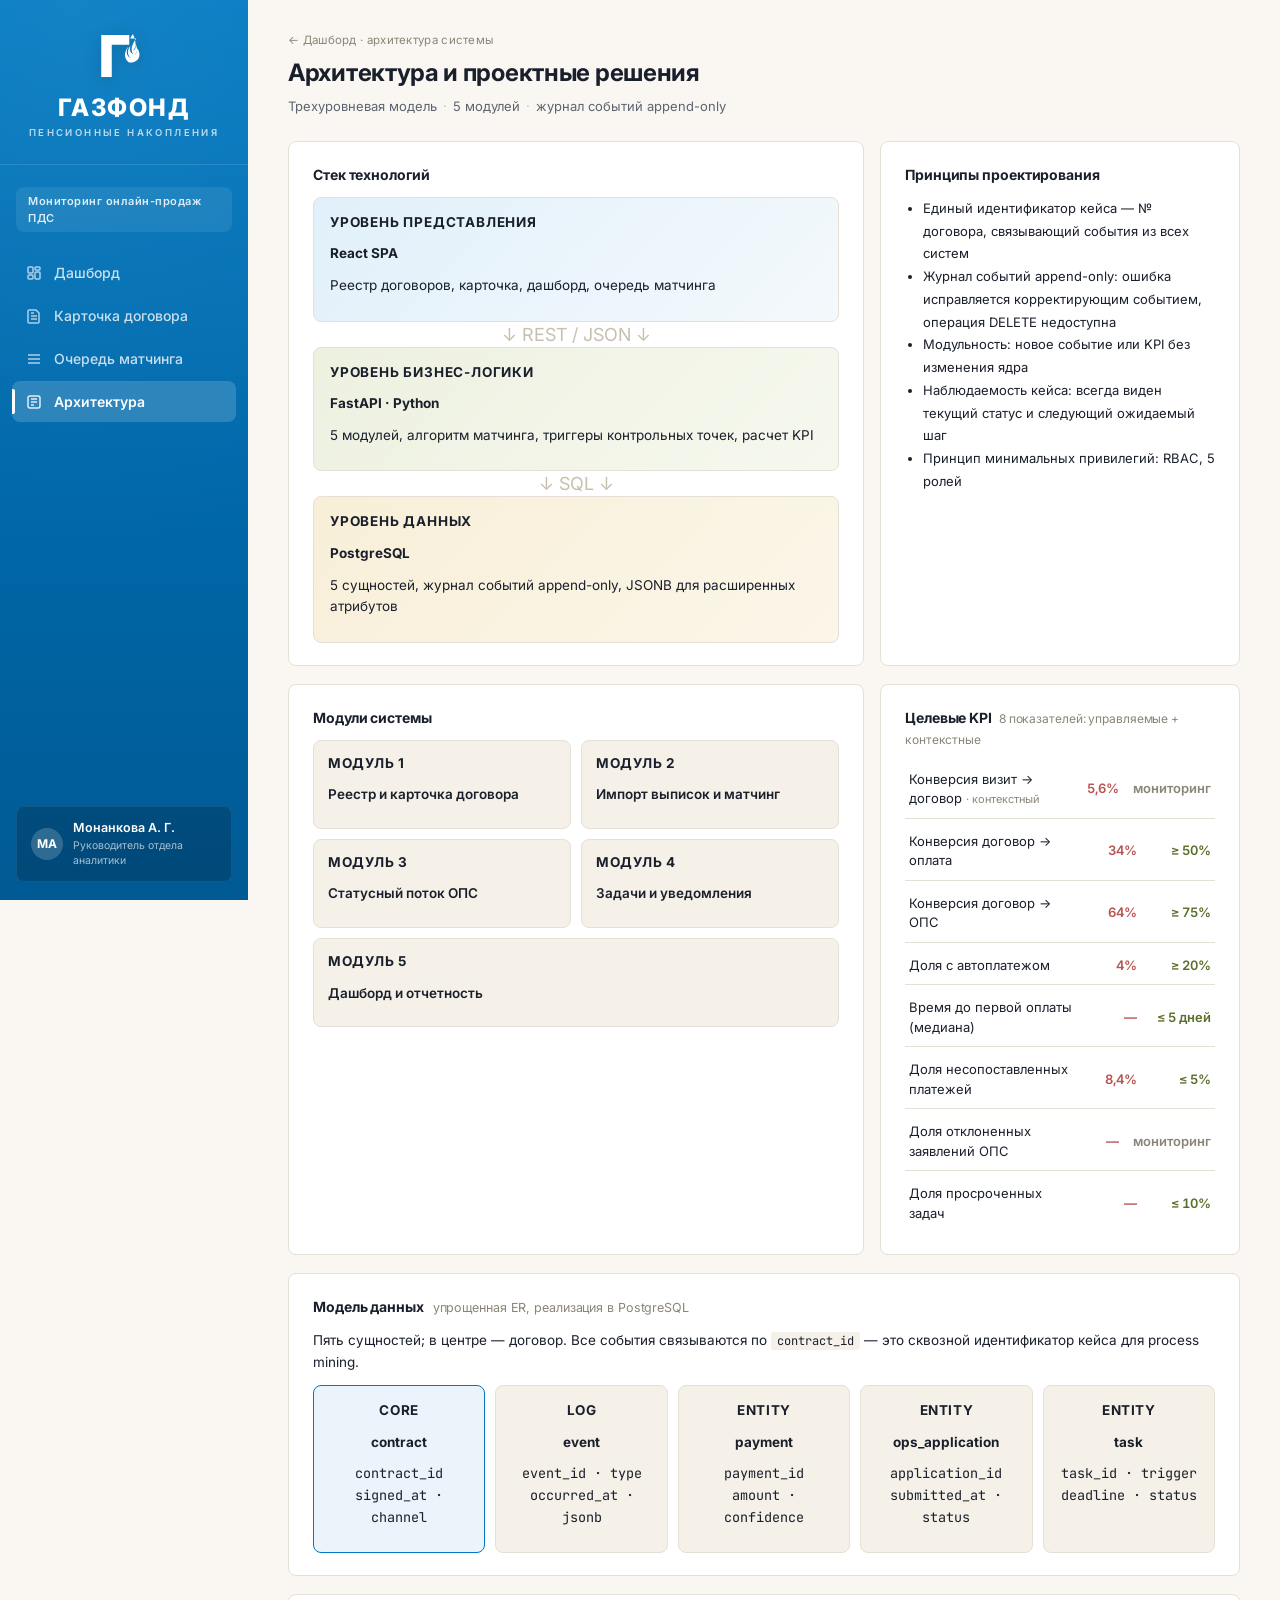
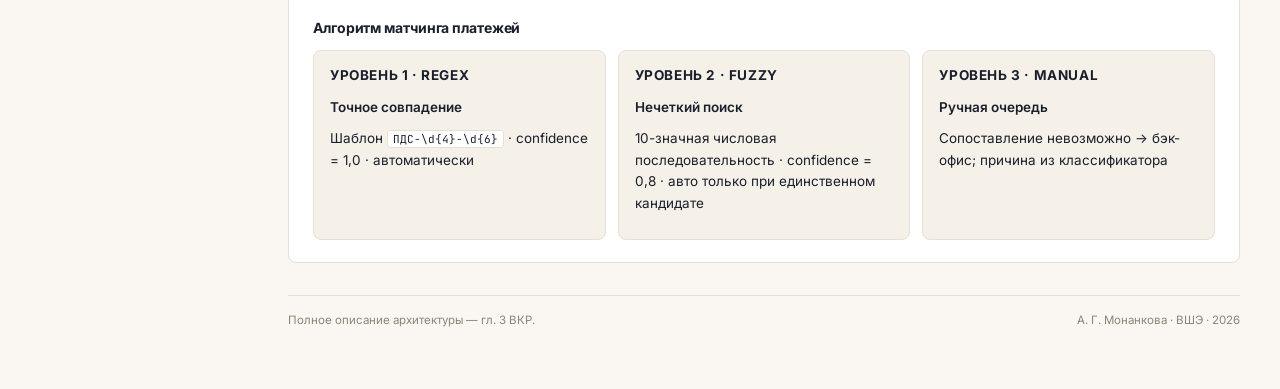
==== commit f0a38212: "Strict alignment with thesis: remove invented metrics, drop v0.4, replace yo→e, remove PII term" ====
--- a/about.html
+++ b/about.html
@@ -8,7 +8,7 @@
   <link rel="preconnect" href="https://fonts.googleapis.com">
   <link rel="preconnect" href="https://fonts.gstatic.com" crossorigin>
   <link href="https://fonts.googleapis.com/css2?family=Inter:wght@400;500;600;700;800&family=JetBrains+Mono:wght@500;600&display=swap" rel="stylesheet">
-  <link rel="stylesheet" href="css/style.css?v=6">
+  <link rel="stylesheet" href="css/style.css?v=7">
 </head>
 <body>
 <div class="app">
@@ -19,10 +19,7 @@
       <div class="brand__name">ГАЗФОНД</div>
       <div class="brand__sub">пенсионные накопления</div>
     </div>
-    <div class="sidebar__module">
-      <span class="sidebar__module-name">Мониторинг ПДС</span>
-      <span class="sidebar__module-badge">v0.4</span>
-    </div>
+    <div class="sidebar__module"><span class="sidebar__module-name">Мониторинг онлайн-продаж ПДС</span></div>
     <nav class="nav">
       <a href="index.html" class="nav__item">
         <svg class="nav__icon" viewBox="0 0 16 16" fill="none" stroke="currentColor" stroke-width="1.5">
@@ -43,7 +40,6 @@
           <path d="M2 4h12M2 8h12M2 12h12"/>
         </svg>
         Очередь матчинга
-        <span class="nav__badge">406</span>
       </a>
       <a href="about.html" class="nav__item nav__item--active">
         <svg class="nav__icon" viewBox="0 0 16 16" fill="none" stroke="currentColor" stroke-width="1.5">
@@ -77,7 +73,7 @@
   <nav class="mobile-nav">
     <a href="index.html" class="nav__item">Дашборд</a>
     <a href="contract.html" class="nav__item">Карточка договора</a>
-    <a href="queue.html" class="nav__item">Очередь матчинга <span class="nav__badge">406</span></a>
+    <a href="queue.html" class="nav__item">Очередь матчинга</a>
     <a href="about.html" class="nav__item nav__item--active">Архитектура</a>
   </nav>
 
@@ -88,7 +84,7 @@
         <div class="page-header__crumb"><a href="index.html">← Дашборд</a> · архитектура системы</div>
         <h1 class="page-header__title">Архитектура и проектные решения</h1>
         <p class="page-header__subtitle">
-          Трёхуровневая модель<span class="dot">·</span>5 модулей<span class="dot">·</span>журнал событий append-only
+          Трехуровневая модель<span class="dot">·</span>5 модулей<span class="dot">·</span>журнал событий append-only
         </p>
       </div>
     </header>
@@ -107,7 +103,7 @@
           <div class="archi-layer archi-layer--backend">
             <p class="archi-layer__label">Уровень бизнес-логики</p>
             <p class="archi-layer__tech">FastAPI · Python</p>
-            <p class="archi-layer__desc">5 модулей, алгоритм матчинга, триггеры контрольных точек, расчёт KPI</p>
+            <p class="archi-layer__desc">5 модулей, алгоритм матчинга, триггеры контрольных точек, расчет KPI</p>
           </div>
           <div class="archi-arrow">↓ SQL ↓</div>
           <div class="archi-layer archi-layer--data">
@@ -154,7 +150,7 @@
           </div>
           <div class="module" style="grid-column: span 2;">
             <p class="module__num">МОДУЛЬ 5</p>
-            <p class="module__name">Дашборд и отчётность</p>
+            <p class="module__name">Дашборд и отчетность</p>
           </div>
         </div>
       </div>
@@ -193,7 +189,7 @@
             <span class="kpi-list__target">≤ 5%</span>
           </div>
           <div class="kpi-list__item">
-            <span>Доля отклонённых заявлений ОПС</span>
+            <span>Доля отклоненных заявлений ОПС</span>
             <span class="kpi-list__current">—</span>
             <span class="kpi-list__target" style="color: var(--text-tertiary);">мониторинг</span>
           </div>
@@ -208,7 +204,7 @@
     </div>
 
     <div class="about-card" style="margin-bottom: 18px;">
-      <h3>Модель данных <span style="font-weight: 400; color: var(--text-tertiary); font-size: 12.5px; margin-left: 6px;">упрощённая ER, реализация в PostgreSQL</span></h3>
+      <h3>Модель данных <span style="font-weight: 400; color: var(--text-tertiary); font-size: 12.5px; margin-left: 6px;">упрощенная ER, реализация в PostgreSQL</span></h3>
       <p>Пять сущностей; в центре — договор. Все события связываются по <code style="font-family: var(--font-mono); background: var(--bg-card-soft); padding: 1px 6px; border-radius: 3px; font-size: 12px;">contract_id</code> — это сквозной идентификатор кейса для process mining.</p>
       <div class="er-grid">
         <div class="er-entity er-entity--core">
@@ -249,7 +245,7 @@
         </div>
         <div class="match-level">
           <p class="match-level__head">УРОВЕНЬ 2 · FUZZY</p>
-          <p class="match-level__name">Нечёткий поиск</p>
+          <p class="match-level__name">Нечеткий поиск</p>
           <p class="match-level__desc">10-значная числовая последовательность · confidence = 0,8 · авто только при единственном кандидате</p>
         </div>
         <div class="match-level">
